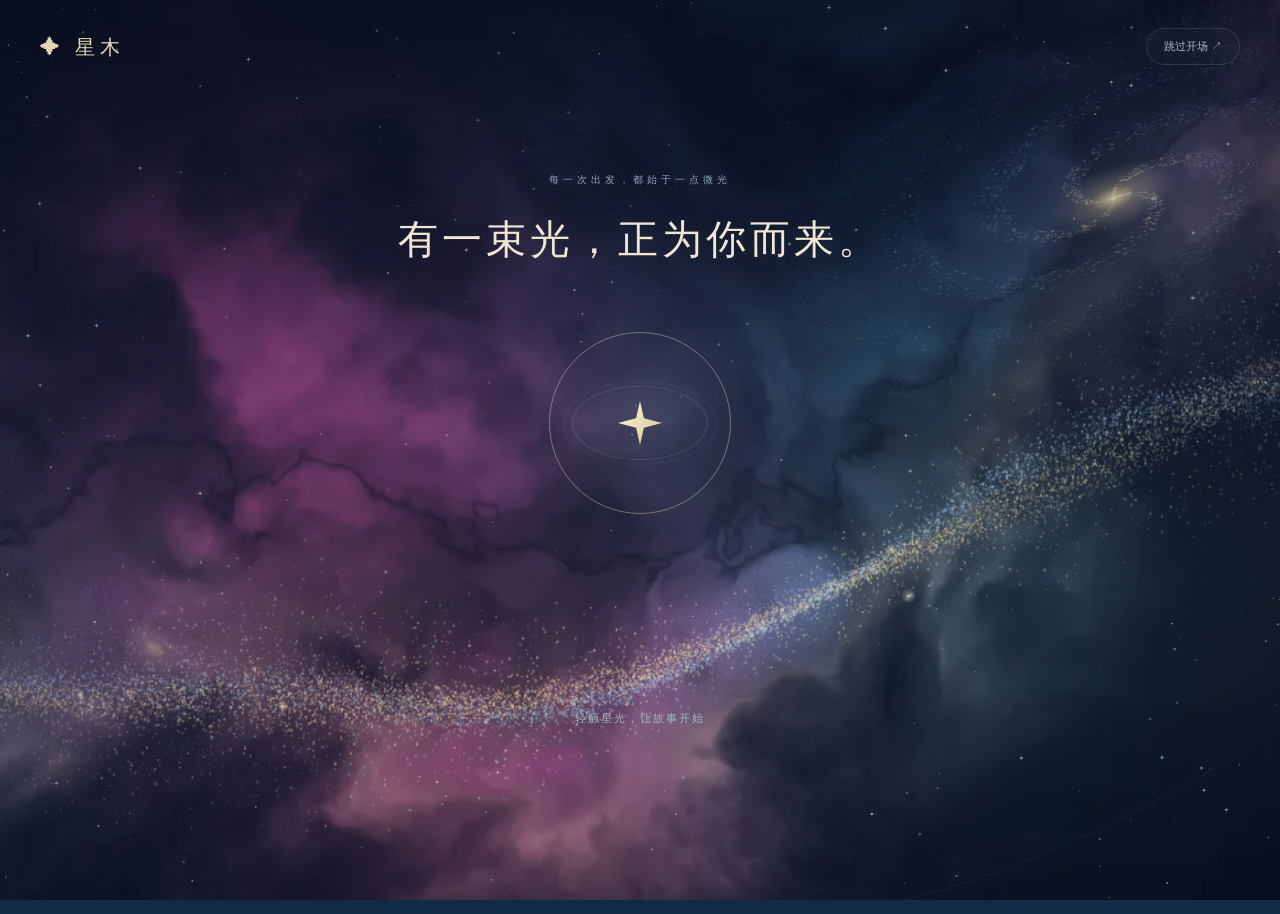
==== ui-previews/starwood-atelier/index.html @ fb56247f "feat: show platform authorization feedback immediately with official login links" ====
<!doctype html>
<html lang="zh-CN"><head><meta charset="UTF-8"><meta name="viewport" content="width=device-width,initial-scale=1"><title>星木 · 晨光序曲</title><script>try{if(localStorage.getItem('starwood.intro.v1')!=='seen')document.documentElement.classList.add('intro-pending')}catch{document.documentElement.classList.add('intro-pending')}setTimeout(()=>{if(!window.StarwoodIntro)document.documentElement.classList.remove('intro-pending')},8000)</script><link rel="stylesheet" href="style.css?v=11"></head>
<body data-active-panel="orbit"><canvas id="sky" aria-hidden="true"></canvas><div class="nebula"></div><div class="meteor m1"></div><div class="meteor m2"></div><div class="meteor m3"></div>
<header class="masthead"><a class="brand" href="#"><span class="brand-mark">✦</span><span>星木<small>A SPACE TO GROW</small></span></a><div class="top-note">给时间一点秩序，给灵感一点自由。</div><div class="header-actions"><button id="replayIntro" class="quiet">重看开场</button><button id="motion" class="quiet">暂停星空</button></div></header>
<main tabindex="-1"><div class="intro"><div><span class="eyebrow">星木学习手记</span><h1>今天，也有新的可能。</h1><p>在纸页间安放计划，在星光里慢慢生长。</p></div><div class="sky-orbit" aria-hidden="true"><i></i><i></i><i></i></div><div class="date-seal"><span>今日 / TODAY</span><strong id="todayStamp"></strong><small>慢慢来，也会到达。</small></div></div>
<section class="desk" aria-label="木质学习日历"><div class="desk-edge"></div><nav class="rail"><button class="rail-btn" data-panel="calendar"><span>▦</span>月历</button><button class="rail-btn" data-panel="notes"><span>▤</span>手记</button><button class="rail-btn active" data-panel="orbit"><span>✧</span>星伴</button><button class="rail-btn" data-panel="sources"><span>⌘</span>连接</button><button class="rail-btn" data-panel="import"><span>⇧</span>资料</button><div class="rail-line"></div><span class="vertical-label">MAKE ROOM FOR WHAT MATTERS</span><div class="wood-label">星木<br><small>STUDY WELL</small></div></nav>
<div class="workarea"><div class="desk-heading"><span class="engraving">星伴观测站</span><span class="local-tag"><i></i>晨光序曲</span></div>
<div id="calendarPanel" class="workspace" hidden><div class="calendar-wrap"><div class="paper-under under-two"></div><div class="paper-under under-one"></div><div class="rings"><i></i><i></i><i></i><i></i><i></i><i></i></div>
<article class="calendar" id="calendar" tabindex="0" aria-label="日历，向左右拖动或使用方向键切换月份"><div class="paper-grain"></div><div class="calendar-top"><div><div class="calendar-kicker" id="monthEnglish"></div><h2><span id="monthNumber"></span><small id="monthYear"></small></h2></div><div class="month-controls"><button id="prev" aria-label="上个月">‹</button><button id="todayBtn">回到今天</button><button id="next" aria-label="下个月">›</button></div></div><div class="weekdays"><span>一</span><span>二</span><span>三</span><span>四</span><span>五</span><span>六</span><span>日</span></div><div id="grid" class="days"></div><footer class="paper-footer"><span><i></i>点日期看摘要，点待办看详情</span><span id="monthProgress"></span></footer><div class="page-corner"></div></article></div>
<aside class="side-notes"><div class="sticky"><span class="tape"></span><div class="note-top"><span>留给自己的温柔</span><span>✧</span></div><blockquote>每一小步，<br>都在靠近想成为的自己。</blockquote><div class="handwritten">Small steps. Beautiful things.</div></div>
<section class="task-paper"><span class="clip"></span><div class="task-head"><div><span class="eyebrow">把今天，过成喜欢的样子</span><h3 id="selectedLabel"></h3></div><span id="taskCount" class="count"></span></div><div class="ruled"><div id="tasks"></div><button class="add-task" id="add">＋ 写下一件小事</button></div><div class="task-foot"><span id="progressLabel"></span><div class="progress-track"><div id="progressBar"></div></div></div></section><div class="small-sign">让每一点进步，都被看见 <span>✦</span></div></aside></div>
<section id="notesPanel" class="notes-panel" hidden><div class="notebook"><span class="eyebrow">THOUGHTS WORTH KEEPING</span><h2>留一点空间，给灵感。</h2><p>记下今天学会的一个知识点，或明天想继续探索的问题。</p><label for="journal">我的学习手记</label><textarea id="journal" placeholder="今天，我想记住……"></textarea><div class="journal-bottom"><span id="saveState">内容仅保存在此浏览器</span><button id="downloadNote">下载手记 TXT</button></div></div></section>
<section id="orbitPanel" class="orbit-panel" aria-label="星伴空间">
<div class="deep-space" aria-hidden="true"><div class="cloud-bank"></div></div>
<div class="orbit-head"><span class="signal">星伴 · 烁</span><span id="orbitDate"></span></div>
<div class="companion-layout"><div class="companion-copy"><span class="companion-kicker">与你一起，探索更多可能</span><h2>让每个想法，<br>找到自己的星轨。</h2><p>点亮一个问题，<br>或者从今天的计划开始。</p><button id="openOrbitChat" class="orbit-chat-button">和烁聊一聊 <span>↗</span></button></div>
<div class="orbit-stage"><canvas id="orbitParticles" aria-hidden="true"></canvas><div class="companion-haze"></div><button id="sprite" aria-label="和星伴烁对话"><canvas id="crystal" width="720" height="720" aria-hidden="true"></canvas></button><span class="stage-caption">轻触烁，拾起一颗灵感</span></div></div>
<div class="orbit-foot"><div class="orbit-summary"><span class="signal">所选日期的学习计划</span><p id="spriteMood" role="status"></p><button id="seeDay">展开学习计划 ↗</button></div><dl class="orbit-stats"><div><dt>待完成</dt><dd id="orbitPending">0</dd></div><div><dt>已完成</dt><dd id="orbitDone">0</dd></div></dl></div></section><div class="desk-footer"><span>计划有序 · 灵感自由</span><button id="export">导出本月计划</button></div></div></section><footer class="outside-footer"><span>星木 · 让时间留下温度</span><span>轻触星伴 / 记录想法 / 安排学习</span></footer></main>
<dialog id="taskDialog"><form id="taskForm"><span class="eyebrow">A SMALL STEP FORWARD</span><h2>写下一件小事</h2><label>待办内容<input id="taskTitle" maxlength="80" required placeholder="例如：复习曲率公式，完成两道练习题"></label><label>分类<select id="taskType"><option>学习</option><option>作业</option><option>考试</option><option>计划</option></select></label><label>详细要求（选填）<textarea id="taskDetails" maxlength="2000" rows="3" placeholder="写下步骤、提交形式或验收要求"></textarea></label><label>截止时间（选填）<input id="taskTime" type="time"></label><div class="dialog-actions"><button type="button" id="cancel">取消</button><button type="submit">记在这一页</button></div></form></dialog><div id="toast" role="status"></div><script src="day-orbit.js?v=11"></script><script src="app.js?v=11"></script><script src="cosmos-scene.js?v=11"></script><script src="crystal.js?v=11"></script><script src="chat-config.js?v=11"></script><script src="companion-chat.js?v=11"></script><script src="arrival.js?v=11"></script><script src="learning-hub.js?v=11"></script></body></html>
---- ui-previews/starwood-atelier/style.css ----
/* Starwood Atelier — warm paper, pale oak and morning light. */
:root{--ink:#303d3b;--muted:#7e8982;--green:#436d5d;--paper:#fffcf5;--gold:#b49158;--line:#e7e8df;--ease:cubic-bezier(.22,1,.36,1)}
*{box-sizing:border-box}body{margin:0;min-height:100vh;color:var(--ink);background:#edf1ee;font-family:"Inter","Microsoft YaHei","PingFang SC",sans-serif;-webkit-font-smoothing:antialiased}
button,input,select,textarea{font:inherit}button,a{-webkit-tap-highlight-color:transparent}button{cursor:pointer}button:focus-visible,a:focus-visible{outline:2px solid #8daa90;outline-offset:4px}button{transition:background .2s,box-shadow .2s,transform .2s}button:active{transform:translateY(1px)}[hidden]{display:none!important}
#sky{position:fixed;inset:0;width:100%;height:100%;z-index:-3;background:linear-gradient(155deg,#e8eff0,#f8f6ee 48%,#e8ede4)}
.nebula{position:fixed;inset:0;pointer-events:none;z-index:-2;background:radial-gradient(ellipse at 8% 5%,#fff9e9b0,transparent 40%),radial-gradient(ellipse at 100% 100%,#c2d4c350,transparent 50%)}
.meteor{position:fixed;z-index:-1;pointer-events:none;opacity:0}
.masthead{max-width:1450px;margin:auto;padding:24px 46px;display:flex;align-items:center;justify-content:space-between}
.brand{display:flex;align-items:center;gap:10px;text-decoration:none;color:#34574a;font:24px/1.2 "Baskervville",Georgia,serif;letter-spacing:3px}.brand-mark{font-size:35px;color:#9f8351}.brand small{display:block;font:8px/2.2 sans-serif;letter-spacing:2px;color:#7f9183}.top-note{font-size:12px;color:#7e8b83;letter-spacing:1px}.quiet{font-size:11px;border:1px solid #b9c5b77a;background:#ffffff75;color:#647b6b;border-radius:20px;padding:9px 16px}
main{max-width:1370px;margin:auto;padding:0 36px}.intro{position:relative;isolation:isolate;overflow:hidden;display:flex;align-items:center;justify-content:space-between;min-height:225px;margin:0 0 28px;padding:34px 46px;border:1px solid #ffffff7a;border-radius:20px;background:radial-gradient(ellipse at 12% 30%,#566d77aa,transparent 65%),linear-gradient(110deg,#263d50,#49697c 63%,#8da9ae);box-shadow:0 10px 25px #233e4510,inset 0 1px #ffffff33;color:#fffcf6}
.intro:after{content:'';position:absolute;inset:0;z-index:-1;background-image:radial-gradient(circle at 5% 18%,#fff8 0 1px,transparent 1.5px),radial-gradient(circle at 40% 13%,#fff8 0 1px,transparent 1.5px),radial-gradient(circle at 90% 72%,#fffb 0 1px,transparent 1.5px);background-size:217px 151px,347px 159px,293px 171px;opacity:.5}
.eyebrow{font-size:10px;font-weight:500;letter-spacing:2px;color:#9b8b6f}.intro .eyebrow{color:#d3dfdd;font-size:11px;letter-spacing:3px}h1{font:400 clamp(26px,2.8vw,39px)/1.5 "Baskervville","STSong","SimSun",serif;letter-spacing:2px;margin:12px 0}.intro p{color:#d4dedb;font-size:12px;letter-spacing:1px;line-height:1.9;margin:0}.date-seal{position:relative;z-index:1;border-left:1px solid #d7e3dc55;padding:6px 0 6px 30px;min-width:120px}.date-seal span{font-size:9px;letter-spacing:2px;color:#d0dcd8}.date-seal strong{display:block;font:36px/1.6 "Baskervville",Georgia,serif;letter-spacing:2px}.date-seal small{font-size:10px;color:#d2ded7}
.sky-orbit{position:absolute;width:430px;height:200px;left:55%;top:5%;z-index:-1;transform:rotate(-23deg)}.sky-orbit i{position:absolute;inset:0;border:1px solid #d9e5d230;border-radius:50%}.sky-orbit i:nth-child(2){inset:24px -50px;transform:rotate(32deg);border-color:#ffffff10}.sky-orbit i:nth-child(3){width:180px;height:1px;inset:20px auto auto 130px;border:0;border-radius:0;background:linear-gradient(90deg,transparent,#f9eed0);box-shadow:0 0 8px #e6d7ad;animation:morning-meteor 9s ease-out infinite}
@keyframes morning-meteor{0%,8%{opacity:0;translate:150px 0}12%{opacity:1}32%,100%{opacity:0;translate:-260px 0}}
.desk{display:flex;position:relative;border-radius:20px;border:1px solid #e3d8c7;padding:9px;background:repeating-linear-gradient(2deg,#e8dbc526 0 1px,transparent 1px 7px),linear-gradient(110deg,#e4d2b4,#eee3d0 25%,#e6d7bd 75%,#d6c1a0);box-shadow:0 24px 50px #45554510,inset 0 1px #fff}
.desk-edge{position:absolute;inset:5px;border:1px solid #fffcf075;border-radius:15px;pointer-events:none}.rail{display:flex;flex:none;flex-direction:column;align-items:center;gap:13px;width:88px;padding:35px 0 12px}.rail-btn{width:65px;padding:14px 0;border:0;border-radius:12px;background:transparent;color:#8d7d64;font-size:12px}.rail-btn span{display:block;font:24px/1.5 Georgia}.rail-btn:hover{background:#fff9}.rail-btn.active{background:#faf8f0;box-shadow:0 3px 10px #876f4a12,inset 0 1px white;color:#466b58}.rail-line{width:20px;border-top:1px solid #b6a38b55;margin:12px}.vertical-label{writing-mode:vertical-rl;font:8px/1 Georgia;letter-spacing:2px;color:#a58e6c}.wood-label{margin-top:auto;padding-top:26px;text-align:center;color:#8c7654;letter-spacing:4px;font:16px Georgia,serif}.wood-label small{font:7px/2.5 sans-serif;letter-spacing:1px}
.workarea{min-width:0;flex:1;padding:0 26px 0 14px}.desk-heading,.desk-footer{display:flex;align-items:center;justify-content:space-between;height:57px;font-size:11px;color:#8c7b60;letter-spacing:1px}.engraving{font-weight:500}.local-tag{font-size:10px;display:flex;align-items:center;gap:7px}.local-tag i{width:5px;height:5px;border-radius:50%;background:#6c9679}.workspace{display:grid;grid-template-columns:minmax(0,1.8fr) minmax(250px,1fr);gap:30px;align-items:start}
.calendar-wrap{position:relative;padding-top:16px;perspective:1600px}.paper-under{position:absolute;inset:25px 2px -5px;background:#f3eee3;border:1px solid #d9d1c0;border-radius:8px}.under-one{transform:rotate(.5deg)}.under-two{inset:25px 5px -9px;transform:rotate(-.7deg)}
.calendar{position:relative;background:#fffdf7;color:var(--ink);border:1px solid #ede6d7;border-radius:8px;padding:32px 27px 14px;box-shadow:0 8px 20px #79634217;touch-action:pan-y;transform-origin:left center;transition:transform .3s var(--ease),opacity .3s;user-select:none;cursor:grab;will-change:transform}.calendar.dragging{transition:none;cursor:grabbing}.paper-grain{position:absolute;inset:0;pointer-events:none;opacity:.12;background-image:url("data:image/svg+xml,%3Csvg viewBox='0 0 180 180' xmlns='http://www.w3.org/2000/svg'%3E%3Cfilter id='n'%3E%3CfeTurbulence type='fractalNoise' baseFrequency='.8' numOctaves='3' stitchTiles='stitch'/%3E%3C/filter%3E%3Crect width='100%25' height='100%25' opacity='.25' filter='url(%23n)'/%3E%3C/svg%3E")}
.rings{position:absolute;top:2px;left:13%;right:13%;display:flex;justify-content:space-between;z-index:2;pointer-events:none}.rings i{position:relative;width:9px;height:29px;border:1px solid #ae9574;border-radius:6px;background:linear-gradient(90deg,#a98d66,#eee2ca 35%,#fff7e1 45%,#b29c7a 75%,#e6d5b5);box-shadow:1px 2px 3px #67491a26}.rings i:after{content:'';position:absolute;inset:21px -4px -3px;border-radius:50%;background:#b9a991;z-index:-1}
.calendar-top{display:flex;align-items:center;justify-content:space-between;gap:10px;margin-bottom:22px}.calendar-kicker{font:11px/1.5 Georgia;letter-spacing:3px;color:#a99779}.calendar h2{display:flex;align-items:baseline;gap:14px;margin:7px 0 0}#monthNumber{font:62px/1 Georgia;letter-spacing:-3px;color:#3b574a}#monthYear{font:12px Georgia;color:#9b9685;font-weight:400}
.month-controls{display:flex;align-items:center;gap:6px}.month-controls button{border:1px solid #e1e5dc;background:#fffefa;color:#6d7d6f;width:29px;height:29px;border-radius:50%;font:21px Georgia}.month-controls button:hover{background:#eaf0e7}#todayBtn{width:auto;padding:0 11px;font:10px sans-serif;border-radius:15px}
.weekdays,.days{display:grid;grid-template-columns:repeat(7,minmax(0,1fr))}.weekdays{border-block:1px solid #e9e7df;text-align:center;padding:12px 0;font-size:11px;color:#9d9f91}.weekdays span:nth-last-child(-n+2){color:#bd9f88}.day{height:67px;position:relative;display:flex;align-items:center;flex-direction:column;gap:6px;padding:10px 1px;background:transparent;border:0;border-bottom:1px solid #eeeee6;color:#5a635b;font:19px Georgia}.day.outside{color:#c9cabe}.day.weekend:not(.outside){color:#a6927f}.day:hover{background:#f1f5eb;border-radius:6px}.day.selected{background:#edf2e6;border-radius:6px}.num{display:grid;place-items:center;width:29px;height:29px;border-radius:50%}.day.today .num{background:#557a62;color:white;box-shadow:0 3px 7px #436b5526}.day.selected:not(.today) .num{box-shadow:inset 0 0 0 1px #a2b29a}.dots{display:flex;gap:4px}.dots i{width:3px;height:3px;border-radius:50%;background:#c7a466}.dots i.done{background:#90ab87}
.paper-footer{display:flex;justify-content:space-between;gap:8px;padding:17px 0 1px;font-size:9px;color:#a1a18f}.paper-footer span:first-child{display:flex;align-items:center;gap:5px}.paper-footer i{width:4px;height:4px;background:#bec7ae;border-radius:50%}.page-corner{position:absolute;bottom:0;right:0;width:17px;height:17px;background:linear-gradient(135deg,#e6dfcf,#fffcf3 49%,#c9baa0 51%,#e3d3b8 52%);border-radius:0 0 7px}
.side-notes{padding:16px 0 0}.sticky{position:relative;padding:25px 23px 20px;background:linear-gradient(115deg,#f8edcc,#f3e6be);color:#88764f;border:1px solid #e4d8b4;box-shadow:0 4px 8px #a58c4810;transform:rotate(1deg)}.tape{position:absolute;top:-8px;left:calc(50% - 32px);width:64px;height:18px;background:#fffdf56b;transform:rotate(-5deg);border-inline:1px solid #e8dbc04d}.note-top{display:flex;justify-content:space-between;font-size:10px;letter-spacing:1px;color:#b09b70}blockquote{font:19px/1.9 "STSong","SimSun",serif;letter-spacing:1px;margin:15px 0 12px}.handwritten{text-align:right;font:italic 11px Georgia;color:#b49b6e}
.task-paper{position:relative;margin-top:26px;padding:25px 21px 19px;background:#fffdf7;border:1px solid #e8dfce;border-radius:6px;box-shadow:0 8px 15px #927e5810;min-height:280px}.clip{position:absolute;width:12px;height:30px;right:25px;top:-10px;border:2px solid #bfa87e;border-radius:7px;rotate:12deg;box-shadow:1px 1px 1px #fff}.task-head{display:flex;justify-content:space-between;align-items:center;gap:10px}.task-head .eyebrow{font-size:9px;letter-spacing:1px;color:#ab9c80}h3{font:20px/1.4 "STSong","SimSun",serif;margin:8px 0 12px;color:#455c4d}.count{font:11px Georgia;color:#a1a68f;border:1px solid #e0e5d7;border-radius:50%;padding:6px}.task-row{display:flex;align-items:start;gap:10px;padding:16px 0;border-bottom:1px solid #efede4;font-size:13px}.task-row input{width:14px;height:14px;margin:3px 0;accent-color:#698468;flex:none}.task-body{flex:1;min-width:0}.task-title{line-height:1.65;overflow-wrap:anywhere}.task-body span{display:block;font-size:10px;color:#a1a58f;margin-top:5px}.task-row.finished .task-title{text-decoration:line-through;color:#b3b7a7}.remove-task{background:transparent;border:0;color:#b7ad96;font-size:17px;opacity:0;padding:0 3px}.task-row:hover .remove-task,.remove-task:focus{opacity:1}.add-task{width:100%;margin:18px 0 16px;padding:11px;background:#f3f6ed;border:1px dashed #ccd6bd;color:#718466;border-radius:5px;font-size:12px;text-align:center}.add-task:hover{background:#e8f0df}.task-foot{display:flex;align-items:center;gap:12px;font-size:9px;color:#9fa78f}.progress-track{height:3px;background:#e9eddf;flex:1;border-radius:3px}.progress-track>div{height:100%;background:#99ae83;transition:width .4s}.small-sign{text-align:center;color:#aa9879;font-size:9px;letter-spacing:1px;margin-top:22px}.small-sign span{padding-left:8px;color:#b89e67}.empty-tasks{color:#a1a58e;font-size:12px;line-height:1.9;padding:20px 0}
.desk-footer{height:52px;font-size:9px}.desk-footer button{border:0;background:transparent;color:#8c7e65;font-size:11px;padding:9px 0}.outside-footer{display:flex;justify-content:space-between;gap:20px;padding:23px 8px 36px;font-size:10px;color:#95a18f;letter-spacing:1px}
.day-tray{grid-column:1/-1;min-width:0;overflow:hidden;padding:14px;background:#f0f4ea;border-radius:9px;border:1px solid #e0e8d6;color:#53694f;margin:5px 0;touch-action:pan-y}.tray-head{display:flex;justify-content:space-between;align-items:center;gap:10px;margin-bottom:10px;font-size:12px}.tray-head strong{font-weight:500}.tray-head button{font-size:10px;border:0;background:transparent;color:#96a189;padding:5px}.day-cards{display:grid;grid-template-columns:repeat(auto-fit,minmax(min(120px,100%),1fr));gap:10px}.day-card{min-width:0;transform-origin:top left;display:flex;flex-direction:column;gap:8px;padding:14px;background:#fffef9;border:1px solid #e2e7d8;border-radius:6px;min-height:92px;overflow-wrap:anywhere;box-shadow:0 3px 6px #4f694905}.day-card small{font:10px/1.5 sans-serif;color:#9aab86}.day-card strong{font-size:12px;font-weight:500;line-height:1.6;color:#53694f}.detailed .day-cards{grid-template-columns:1fr}.detailed .day-card{padding:18px;min-height:115px}.day-card p{margin:0;font-size:12px;line-height:1.85;color:#798571;white-space:pre-wrap}.empty-add{border:0;background:none;padding:15px;font-size:12px;color:#7e9272}
.notes-panel{padding-top:16px}.notebook{padding:38px;background:#fffdf7;border:1px solid #e8dfce;border-radius:8px;box-shadow:0 8px 15px #927e5810}.notebook h2{font:29px "STSong","SimSun",serif;color:#516b54}.notebook p{color:#9ca58f;font-size:12px;line-height:1.8}.notebook label{display:block;font-size:12px;color:#7c8c72;margin:30px 0 10px}.notebook textarea{width:100%;min-height:285px;resize:vertical;border:0;outline:none;background:repeating-linear-gradient(transparent 0 35px,#e8ecdf 36px);font:15px/36px sans-serif;color:#53654e}.journal-bottom{display:flex;justify-content:space-between;align-items:center;gap:15px;margin-top:23px;font-size:11px;color:#a0ab92}.journal-bottom button,.dialog-actions button[type=submit]{background:#608168;color:#fffdf5;border:0;border-radius:6px;padding:12px 19px;font-size:12px}
dialog{width:min(460px,92vw);padding:30px;border:1px solid #e1dfd1;border-radius:14px;background:#fffdf7;color:#51644d;box-shadow:0 25px 90px #263c3233}dialog::backdrop{background:#354a3b55;backdrop-filter:blur(7px)}dialog h2{font:27px "STSong","SimSun",serif}dialog label{display:block;margin-top:19px;font-size:12px}dialog input,dialog select,dialog textarea{display:block;width:100%;padding:12px;background:#fafbf5;border:1px solid #e2e8d8;border-radius:6px;font-size:13px;color:#53654e;margin-top:8px}dialog textarea{resize:vertical}.dialog-actions{display:flex;justify-content:end;gap:10px;margin-top:24px}.dialog-actions button{padding:12px 18px;border:0;border-radius:6px;background:#f0f2e8;color:#8c977e;font-size:12px}#toast{position:fixed;bottom:28px;left:50%;z-index:20;transform:translate(-50%,12px);opacity:0;pointer-events:none;background:#fffef6;color:#5a7458;padding:13px 24px;box-shadow:0 8px 35px #41583a25;border:1px solid #e0e8d4;border-radius:10px;font-size:12px;transition:.25s}#toast.show{opacity:1;transform:translate(-50%,0)}
/* A pearlescent companion room. */
.orbit-panel{position:relative;isolation:isolate;overflow:hidden;padding:32px 38px;border:1px solid #e7e9dc;border-radius:12px;background:radial-gradient(ellipse at 75% 42%,#e6e8f5,transparent 50%),linear-gradient(120deg,#fffdf5,#f4f5e9);box-shadow:0 8px 20px #927e5810}
.orbit-head,.orbit-foot{display:flex;justify-content:space-between;align-items:center;gap:16px}.orbit-head{color:#9ca18f;font:10px/1.5 sans-serif;letter-spacing:1px}.signal{font-size:10px;color:#9a9f8c}.signal:before{content:'';display:inline-block;width:4px;height:4px;background:#a9b889;border-radius:50%;margin-right:7px}.companion-layout{display:grid;grid-template-columns:1fr 1.15fr;align-items:center;min-height:390px}.companion-copy{z-index:1}.companion-copy h2{font:37px/1.55 "STSong","SimSun",serif;color:#536c57;letter-spacing:2px;margin:12px 0 24px}.companion-copy>p{font-size:11px;letter-spacing:1px;color:#9ba48f;line-height:1.8}.orbit-stage{position:relative;display:grid;place-items:center;min-width:0;height:370px}.companion-haze{position:absolute;width:85%;height:70%;border-radius:50%;background:radial-gradient(#ede4ce66,#e7dbf133,transparent 70%);filter:blur(12px)}
#sprite{display:block;position:relative;background:transparent;border:0;padding:0;width:330px;height:330px;max-width:100%;border-radius:50%}#sprite canvas{width:100%;height:100%;display:block}.stage-caption{position:absolute;bottom:0;color:#a2a394;font-size:10px;letter-spacing:1px}.orbit-foot{padding-top:24px;border-top:1px solid #e0e4d7}.orbit-foot p{font-size:12px;color:#74866a;margin:10px 0 0;line-height:1.8}.orbit-foot button{flex:none;padding:12px 18px;border:1px solid #d3dcc7;border-radius:6px;background:#faffed;color:#788d64;font-size:12px}
.companion-dock{position:fixed;right:24px;bottom:22px;z-index:15;display:flex;align-items:center;gap:0}.companion-mini{width:90px;height:90px;padding:0;background:transparent;border:0;filter:drop-shadow(0 5px 8px #40533615)}.companion-mini canvas{width:100%;height:100%}.companion-bubble{max-width:210px;padding:12px 16px;border:1px solid #e1e6d6;background:#fffef5f5;backdrop-filter:blur(10px);border-radius:14px 14px 3px 14px;color:#7b8a6e;font-size:11px;line-height:1.7;box-shadow:0 4px 20px #5c6b4510;opacity:0;translate:8px 0;pointer-events:none;transition:opacity .3s,translate .4s var(--ease)}.companion-bubble.visible{opacity:1;translate:0 0}
@media(max-width:1000px){.top-note{display:none}main{padding:0 22px}.masthead{padding:22px 30px}.intro{padding:30px}.rail{width:66px}.rail-btn{width:54px}.workarea{padding:0 16px 0 8px}.workspace{gap:22px;grid-template-columns:minmax(0,1.6fr) minmax(220px,1fr)}.calendar{padding:30px 17px 14px}.day{height:62px}.month-controls{gap:3px}blockquote{font-size:17px}.task-paper{padding:23px 16px 17px}.companion-copy h2{font-size:31px}.orbit-panel{padding:26px}}
@media(max-width:720px){main{padding:0 14px}.masthead{padding:18px 22px}.brand{font-size:20px}.quiet{font-size:10px;padding:8px 12px}.intro{min-height:185px;padding:26px 23px;margin-bottom:20px;border-radius:14px}.intro h1{font-size:26px;letter-spacing:1px}.intro p{font-size:10px;letter-spacing:0}.intro .eyebrow{font-size:9px}.date-seal{display:none}.sky-orbit{left:43%;opacity:.6}.desk{padding:5px;border-radius:14px}.rail{width:44px;padding-top:43px;gap:8px}.rail-btn{width:36px;font-size:10px;padding:10px 0}.rail-btn span{font-size:21px}.rail-line{width:15px}.vertical-label{font-size:6px;letter-spacing:1px}.wood-label{font-size:13px;letter-spacing:2px}.wood-label small{font-size:5px}.workarea{padding:0 8px 0 4px}.desk-heading{height:43px;font-size:10px}.local-tag{font-size:8px}.workspace{grid-template-columns:1fr;gap:20px}.calendar{padding:29px 11px 11px}.calendar-top{gap:4px;margin-bottom:17px}#monthNumber{font-size:51px}#monthYear{font-size:10px}.calendar-kicker{font-size:9px;letter-spacing:2px}.calendar h2{gap:9px}.month-controls button{width:24px;height:25px;font-size:19px}#todayBtn{font-size:9px;padding:0 6px}.day{height:56px;font-size:17px;padding-top:8px;gap:5px}.num{width:26px;height:26px}.paper-footer{font-size:8px;gap:4px;letter-spacing:0}.side-notes{padding:0}.sticky{display:none}.task-paper{margin:5px 0 0;padding:23px 17px 18px}.small-sign{margin-top:17px}.remove-task{opacity:1}.desk-footer{font-size:8px;height:46px}.desk-footer button{font-size:10px}.outside-footer{font-size:8px;letter-spacing:0;padding-bottom:105px}.outside-footer span:last-child{max-width:125px;text-align:right}.notebook{padding:23px 18px}.notebook h2{font-size:24px}.journal-bottom{align-items:start;flex-direction:column}.day-tray{padding:10px}.day-cards{gap:7px}.day-card{padding:10px;min-height:85px}.orbit-panel{padding:20px 17px}.orbit-head{font-size:8px}.companion-layout{grid-template-columns:1fr;min-height:0}.companion-copy h2{font-size:29px;margin:27px 0 13px}.companion-copy h2 br{display:none}.companion-copy>p{font-size:10px}.orbit-stage{height:290px}#sprite{width:270px;height:270px}.orbit-foot{align-items:start;flex-direction:column;gap:19px}.companion-dock{right:8px;bottom:8px}.companion-mini{width:76px;height:76px}.companion-bubble{max-width:180px;font-size:10px;padding:10px 13px}}
@media(prefers-reduced-motion:reduce){*,*:before,*:after{animation:none!important;transition:none!important}.sky-orbit i:nth-child(3){display:none}}
.paused .sky-orbit i{animation-play-state:paused}

/* Secondary information remains readable on warm paper. */
.local-tag,.desk-heading,.desk-footer,.desk-footer button{color:#7c6d53}
.note-top{color:#967d4f}blockquote{color:#806b44}.handwritten{color:#9a8154}
.task-body span,.task-foot,.task-head .eyebrow,.count{color:#7c896d}
.paper-footer{color:#87917b}.calendar-kicker{color:#97815e}
.orbit-head,.signal,.stage-caption{color:#7d886f}.companion-copy>p{color:#7f8d75}
.outside-footer{color:#788671}.small-sign{color:#978461}

.card-toggle{display:flex;flex-direction:column;gap:8px;width:100%;padding:0;border:0;background:transparent;text-align:left;color:inherit}
.day-card{padding:0;overflow:hidden;transition:box-shadow .25s,border-color .25s}
.day-card:hover{border-color:#b8cba5;box-shadow:0 4px 12px #526f4912}
.day-card .card-toggle{padding:14px;flex:1}.card-hint{font-size:10px;color:#8a9a7b;margin-top:auto;padding-top:4px}.day-card.expanded{grid-column:1/-1;background:#fffffa;border-color:#b7cba7}
.card-detail{padding:0 17px 18px}.detail-label{font-size:10px;color:#8fa078;display:block;border-top:1px solid #e7eddf;padding-top:13px;margin-bottom:8px}
.card-detail p{font-size:13px;line-height:1.9;color:#5e7058;margin-bottom:14px}.detail-deadline{font-size:10px;color:#8a957b}.detail-actions{display:flex;flex-wrap:wrap;gap:9px;margin-top:18px}
.detail-actions button{border:1px solid #dce5d2;background:#f4f8ec;color:#6a815b;font-size:11px;border-radius:6px;padding:9px 12px}.detail-actions .detail-ask{background:#fffdf3;border-color:#e6dfcb;color:#978252}
body.chat-open{overflow:hidden}.sr-only{position:absolute;width:1px;height:1px;padding:0;overflow:hidden;clip:rect(0,0,0,0);white-space:nowrap;border:0}
.chat-dialog{position:fixed;inset:auto 24px 24px auto;margin:0;padding:0;width:min(430px,calc(100vw - 28px));height:min(680px,calc(100dvh - 36px));max-height:calc(100dvh - 36px);border:1px solid #e1e7d5;border-radius:19px;background:#fffef8;color:#536b51;box-shadow:0 24px 90px #152a3950;overflow:hidden}
.chat-dialog[open]{display:flex;flex-direction:column}.chat-dialog::backdrop{background:#1a324136;backdrop-filter:blur(5px)}
.chat-head{display:flex;align-items:center;justify-content:space-between;padding:19px 22px;border-bottom:1px solid #e8ecdf;background:linear-gradient(115deg,#f7f8ec,#faf7ee)}
.chat-head>div{display:flex;align-items:center;gap:12px}.chat-head h2{margin:0;font:19px/1.4 'STSong','SimSun',serif}.chat-head #chatMode{font-size:10px;color:#9a9e86;display:block;margin-top:4px}
.chat-mark{font-size:31px;color:#bcaa78}.chat-close{background:transparent;border:0;color:#9b9f8e;font:25px Georgia;padding:7px}
.chat-messages{flex:1;min-height:0;overflow:auto;overscroll-behavior:contain;padding:21px;scroll-behavior:smooth}
.chat-message{margin:0 0 20px;display:flex;flex-direction:column;align-items:start;gap:7px}.chat-message small{font-size:9px;letter-spacing:.05em;color:#99a28b}.chat-message p{margin:0;padding:13px 15px;border:1px solid #e6ecde;border-radius:3px 14px 14px 14px;background:#f5f8ee;color:#5d7055;font-size:12px;line-height:1.9;white-space:pre-wrap;overflow-wrap:anywhere;max-width:94%;letter-spacing:0}
.chat-message.user{align-items:end}.chat-message.user p{border-radius:14px 3px 14px 14px;background:#f8f2e2;border-color:#ebe2cb;color:#897750}
.chat-quick{display:flex;gap:7px;flex-wrap:wrap;padding:5px 20px 13px}.chat-quick button{font-size:10px;border:1px solid #e1e8d6;background:#fcfef7;color:#859771;border-radius:20px;padding:7px 10px}
.chat-form{padding:15px 20px 14px;border-top:1px solid #e8ecdf;background:#fffef8}.chat-form textarea{display:block;width:100%;margin:0;resize:none;border:1px solid #dfe7d3;border-radius:9px;background:#fbfdf5;color:#5a7050;font:12px/1.8 sans-serif;padding:10px 12px;outline:none}
.chat-form textarea:focus{border-color:#a9bd93;box-shadow:0 0 0 3px #cbd8bb24}
.chat-form-foot{display:flex;justify-content:space-between;align-items:center;margin-top:10px}.chat-reset{font-size:10px;background:transparent;color:#a1a68f;border:0;padding:6px 0}.chat-send{font-size:11px;background:#718d63;color:#fffef5;border:0;border-radius:6px;padding:9px 17px}.chat-send:disabled{opacity:.5;cursor:wait}
.chat-feedback{font-size:10px;color:#a68c61;line-height:1.6;margin:8px 0 0}.chat-feedback:empty{display:none}
/* A deeper sky behind a bright, readable desk. */
html{background:#112b47}body{background:transparent}
#sky{background:radial-gradient(ellipse at 88% 12%,#34506488,transparent 50%),linear-gradient(160deg,#112337,#1b3c59 58%,#172f49)}
.nebula{background:radial-gradient(ellipse at 0% 17%,#8d80b124,transparent 42%),radial-gradient(ellipse at 95% 60%,#78b3ac20,transparent 43%),radial-gradient(ellipse at 40% 90%,#e8be7210,transparent 45%);animation:nebula-drift 30s ease-in-out infinite alternate}
.masthead .brand{color:#eee8d8}.masthead .brand small{color:#a6bdc6}.masthead .brand-mark{color:#dac48c}.top-note{color:#b0c2c9}.quiet{color:#c4d6d9;background:#ffffff06;border-color:#b1ced034}
.intro{background:linear-gradient(110deg,#244153bc,#4b708781);border-color:#cee5df30;box-shadow:0 10px 28px #030f211c,inset 0 1px #ffffff12;backdrop-filter:blur(2px)}
.intro:after{animation:star-shimmer 8s ease-in-out infinite alternate}
.sky-orbit i:nth-child(3){animation-duration:7s}
.meteor{display:block;width:210px;height:1px;background:linear-gradient(90deg,transparent,#faf1cd);box-shadow:0 0 5px #c5e9ff;rotate:-26deg;animation:sky-shoot 12s ease-out infinite}
.m1{top:9%;left:85%;animation-delay:-2s}.m2{top:50%;left:35%;animation-delay:-7s;width:130px}.m3{top:75%;left:97%;animation-delay:-10s;width:160px}
.outside-footer{color:#aec3ca}
@keyframes nebula-drift{to{transform:translate3d(2%,-2%,0) scale(1.08);filter:hue-rotate(12deg)}}
@keyframes star-shimmer{to{opacity:.9}}
@keyframes sky-shoot{0%{opacity:0;translate:120px -60px}6%{opacity:.8}20%,100%{opacity:0;translate:-500px 210px}}
.paused .nebula,.paused .intro:after,.paused .meteor{animation-play-state:paused}
@media(max-width:720px){.chat-dialog{inset:auto 10px 10px;margin:0;width:calc(100vw - 20px);height:min(670px,calc(100dvh - 20px));max-height:calc(100dvh - 20px);border-radius:17px}.chat-head{padding:15px 17px}.chat-messages{padding:17px}.chat-quick{padding-inline:16px}.chat-form{padding:13px 16px}.chat-message p{font-size:12px}.detail-actions button{font-size:10px;padding:9px}.day-card .card-toggle{padding:12px}}
@media(prefers-reduced-motion:reduce){.meteor{display:none}.nebula,.intro:after{animation:none!important}}
.day-cards{grid-template-columns:repeat(2,minmax(0,1fr))}
@media(max-width:720px){.chat-form textarea{font-size:16px;line-height:1.6}.chat-message p{font-size:13px}}

/* First-visit arrival. The story advances on two deliberate taps. */
.header-actions{display:flex;align-items:center;gap:9px}
html.intro-pending .masthead,html.intro-pending main,html.intro-pending .companion-dock{visibility:hidden}
body.arrival-open{overflow:hidden}
.arrival-dialog{position:fixed;inset:0;width:100vw;max-width:none;height:100dvh;max-height:none;margin:0;padding:0;border:0;border-radius:0;overflow:hidden;color:#f3eee2;background:radial-gradient(ellipse at 65% 38%,#203a59,#0a192f 65%,#060f20);box-shadow:none;isolation:isolate}
.arrival-dialog[open]{display:block}.arrival-dialog::backdrop{background:#060f20;backdrop-filter:none}
.arrival-sky{position:absolute;inset:0;width:100%;height:100%;z-index:0}
.arrival-nebula{position:absolute;inset:-20%;pointer-events:none;background:radial-gradient(ellipse at 30% 45%,#8b73b31a,transparent 44%),radial-gradient(ellipse at 75% 60%,#6eafa41a,transparent 35%);animation:arrival-cloud 24s ease-in-out infinite alternate}
.arrival-header{position:absolute;inset:0 0 auto;display:flex;align-items:center;justify-content:space-between;padding:calc(28px + env(safe-area-inset-top)) 40px 20px;z-index:10}
.arrival-header>span{font:20px/1.4 'STSong','SimSun',serif;letter-spacing:5px;color:#e4d6b5}
.arrival-skip{border:1px solid #c4d7df26;background:#ffffff04;border-radius:24px;color:#a2b9c8;font-size:11px;padding:10px 17px}
.arrival-copy{position:absolute;top:19%;left:5%;right:5%;text-align:center;z-index:2;pointer-events:none;transition:opacity .5s}
.arrival-overline{font:10px/1.7 sans-serif;letter-spacing:4px;color:#8da6ba;margin:0 0 21px}
.arrival-copy h2{font:400 clamp(25px,3.1vw,43px)/1.6 'STSong','SimSun',serif;letter-spacing:4px;color:#f0e6d3;margin:0;text-shadow:0 0 30px #dac8a51c}
.arrival-start{position:absolute;left:50%;top:47%;translate:-50% -50%;display:grid;place-items:center;width:160px;height:160px;background:none;border:0;border-radius:50%;z-index:4;transition:opacity .45s,scale .6s var(--ease)}
.arrival-seed{display:block;width:44px;height:44px;background:linear-gradient(135deg,#fff8df,#d6c28d);clip-path:polygon(50% 0,59% 39%,100% 50%,59% 61%,50% 100%,41% 61%,0 50%,41% 39%);animation:arrival-breathe 3.5s ease-in-out infinite;filter:drop-shadow(0 0 12px #ead39b)}
.arrival-start:before{content:'';position:absolute;inset:0;background:radial-gradient(#c9daed1a,transparent 65%);border-radius:50%;scale:1.6;pointer-events:none}
.arrival-seed-orbit{position:absolute;inset:12px;border:1px solid #d6d5bb32;border-radius:50%;transform:rotateX(57deg) rotate(-25deg);pointer-events:none}
.arrival-seed-orbit:after{content:'';position:absolute;inset:-10px;border:1px solid #b6cfe512;border-radius:50%;transform:rotate(55deg)}
.arrival-start:hover{scale:1.08}.arrival-start:focus-visible,.arrival-friend:focus-visible{outline:1px solid #dfd4ac70;outline-offset:10px}
.arrival-hint{position:absolute;bottom:19%;left:7%;right:7%;text-align:center;font:11px/1.8 sans-serif;letter-spacing:2px;color:#a4b8c5;z-index:5;margin:0}
.arrival-meteor{position:absolute;left:50%;top:47%;width:1px;height:1px;z-index:3;opacity:0;pointer-events:none}
.arrival-meteor:before{content:'';position:absolute;left:0;top:0;width:320px;height:2px;transform-origin:left;rotate:-35deg;background:linear-gradient(90deg,#ffffef,#edd8a581 18%,#a8d6f529 60%,transparent);box-shadow:0 0 5px #d3e8fa44}
.arrival-meteor:after{content:'';position:absolute;left:-4px;top:-4px;width:9px;height:9px;border-radius:50%;background:#fffff0;box-shadow:0 0 9px 2px #ffedb7,0 0 35px 8px #d0e6f577}
.arrival-bloom{position:absolute;left:50%;top:47%;width:150px;height:150px;translate:-50% -50%;border-radius:50%;background:radial-gradient(#fffbe7a0,#e0d9bd30 25%,#b5c8e01a 48%,transparent 70%);opacity:0;pointer-events:none;z-index:3}
.arrival-friend{position:absolute;left:50%;top:47%;translate:-50% -50%;width:min(520px,100vw);height:min(520px,100vw);padding:0;background:transparent;border:0;border-radius:50%;opacity:0;scale:.25;filter:blur(15px);pointer-events:none;z-index:4}
.arrival-friend canvas{width:100%;height:100%;display:block}
.arrival-dialog[data-state=travel] .arrival-start,.arrival-dialog[data-state=forming] .arrival-start,.arrival-dialog[data-state=friend] .arrival-start,.arrival-dialog[data-state=flash] .arrival-start{opacity:0;scale:.4;pointer-events:none}
.arrival-dialog[data-state=travel] .arrival-meteor{animation:arrival-flight 2.05s cubic-bezier(.3,.1,.65,1) both}
.arrival-dialog[data-state=forming] .arrival-bloom{animation:arrival-condense 1.45s ease-out both}
.arrival-dialog[data-state=forming] .arrival-friend{animation:arrival-emerge 1.45s var(--ease) both}
.arrival-dialog[data-state=friend] .arrival-friend{opacity:1;scale:1;filter:blur(0);pointer-events:auto}
.arrival-dialog[data-state=friend] .arrival-hint{color:#e4d4ad;animation:arrival-invite 3s ease-in-out infinite}
.arrival-dialog[data-state=flash] .arrival-friend{opacity:1;scale:1.08;filter:blur(0);transition:scale .7s,opacity .7s}
.arrival-white{position:absolute;inset:0;z-index:8;pointer-events:none;background:radial-gradient(circle at 50% 47%,#fffef8,#fffdf4 65%,#fff);opacity:0;clip-path:circle(0 at 50% 47%)}
.arrival-dialog[data-state=flash] .arrival-white{animation:arrival-reveal 1.55s ease-in-out both}
.arrival-dialog.revealing{background:transparent}
.arrival-dialog.revealing .arrival-sky,.arrival-dialog.revealing .arrival-nebula,.arrival-dialog.revealing .arrival-copy,.arrival-dialog.revealing .arrival-hint,.arrival-dialog.revealing .arrival-friend{opacity:0}
@keyframes arrival-cloud{to{translate:3% -2%;rotate:5deg}}
@keyframes arrival-breathe{50%{opacity:.6;scale:.84}}
@keyframes arrival-flight{0%{opacity:0;translate:70vw -50vh;scale:.7}12%{opacity:1}88%{opacity:1;translate:0 0;scale:1}100%{opacity:0;translate:0 0;scale:.2}}
@keyframes arrival-condense{0%{opacity:0;scale:2.4}20%{opacity:1;scale:3.5}70%{opacity:.7;scale:1.3}100%{opacity:0;scale:.9}}
@keyframes arrival-emerge{0%{opacity:0;scale:.25;filter:blur(18px)}45%{opacity:.7}100%{opacity:1;scale:1;filter:blur(0)}}
@keyframes arrival-invite{50%{opacity:.55}}
@keyframes arrival-reveal{0%{opacity:0;clip-path:circle(0 at 50% 47%)}38%{opacity:1;clip-path:circle(150vmax at 50% 47%)}58%{opacity:1;clip-path:circle(150vmax at 50% 47%)}100%{opacity:0;clip-path:circle(150vmax at 50% 47%)}}
@media(max-width:720px){.header-actions{gap:5px}.header-actions .quiet{font-size:9px;padding:8px 9px}.arrival-header{padding:calc(22px + env(safe-area-inset-top)) 23px 16px}.arrival-header>span{font-size:18px}.arrival-skip{font-size:10px;padding:8px 13px}.arrival-copy{top:21%;left:15px;right:15px}.arrival-overline{font-size:8px;letter-spacing:2px;margin-bottom:17px}.arrival-copy h2{font-size:24px;letter-spacing:2px}.arrival-hint{font-size:10px;letter-spacing:1px;bottom:22%}.arrival-friend{width:440px;height:440px;max-width:none}.arrival-start{width:130px;height:130px}}
@media(prefers-reduced-motion:reduce){.arrival-nebula,.arrival-seed,.arrival-hint{animation:none!important}.arrival-dialog[data-state=forming] .arrival-friend{opacity:1;scale:1;filter:none;animation:none!important}.arrival-dialog[data-state=flash] .arrival-white{clip-path:circle(150vmax at 50% 47%);opacity:1;animation:arrival-soft-reveal .32s ease both!important}.arrival-meteor,.arrival-bloom{display:none}.arrival-dialog[data-state=flash] .arrival-friend{scale:1}.arrival-dialog.revealing .arrival-white{opacity:0}}
@keyframes arrival-soft-reveal{0%{opacity:0}35%{opacity:1}60%{opacity:1}100%{opacity:0}}
.arrival-dialog.revealing::backdrop{background:transparent}
.arrival-dialog.revealing .arrival-header{opacity:0;pointer-events:none}
.arrival-friend:focus-visible{outline:none}
.arrival-friend:focus-visible:after{content:'';position:absolute;inset:20% 22% 23%;border:1px solid #dfd4ac55;border-radius:50%;pointer-events:none}
.arrival-copy{transition:opacity .5s,top .7s var(--ease)}
.arrival-dialog[data-state=forming] .arrival-copy,.arrival-dialog[data-state=friend] .arrival-copy{top:16%}
@media(max-width:720px){.arrival-dialog[data-state=forming] .arrival-copy,.arrival-dialog[data-state=friend] .arrival-copy{top:21%}}

/* The companion room opens as a quiet celestial observatory. */
body[data-active-panel=orbit] .intro{display:none}
body[data-active-panel=orbit] .desk{margin-top:6px;background:linear-gradient(125deg,#10253d,#122c46 55%,#0c2038);border-color:#b3cbd33b;box-shadow:0 24px 65px #04112040,inset 0 1px #c6d8d917}
body[data-active-panel=orbit] .desk-edge{border-color:#cdbd9228}
body[data-active-panel=orbit] .rail{border-right:1px solid #adc5cf10}
body[data-active-panel=orbit] .rail-btn{color:#839dad}
body[data-active-panel=orbit] .rail-btn:hover{background:#b7d1dc08}
body[data-active-panel=orbit] .rail-btn.active{background:#c7d9e110;box-shadow:inset 0 1px #dce8e619;color:#e9d6a7}
body[data-active-panel=orbit] .rail-btn span{color:#c2b58d}
body[data-active-panel=orbit] .rail-line{border-color:#8ca6b123}
body[data-active-panel=orbit] .vertical-label{display:none}
body[data-active-panel=orbit] .wood-label{color:#9c9a85}
body[data-active-panel=orbit] .engraving{color:#94acb8;letter-spacing:2px;font-size:10px}
body[data-active-panel=orbit] .local-tag,body[data-active-panel=orbit] .desk-footer,body[data-active-panel=orbit] .companion-dock{display:none}
body[data-active-panel=orbit] .workarea{padding-bottom:24px}
.orbit-panel{overflow:hidden;position:relative;isolation:isolate;padding:29px 32px 27px;border-radius:12px;border-color:#a6c5d21c;background:radial-gradient(ellipse at 68% 40%,#2a456650,transparent 65%),linear-gradient(120deg,#10243e,#122b46 70%,#0c2038);color:#e5e8dc;box-shadow:0 16px 35px #040f2017}
.orbit-atmosphere{position:absolute;inset:0;z-index:-1;background:radial-gradient(ellipse at 88% 10%,#b5a2d610,transparent 42%),radial-gradient(ellipse at 12% 100%,#80bcb50c,transparent 50%);pointer-events:none;animation:orbit-atmosphere 23s ease-in-out infinite alternate}
.orbit-head{color:#839fac;letter-spacing:1px;font-size:10px;padding-bottom:10px}
.orbit-head .signal{color:#d1c6a3;font-size:11px;letter-spacing:2px}
.orbit-head .signal:before{background:#d8c18d;box-shadow:0 0 12px #ecd59855}
.companion-layout{grid-template-columns:.85fr 1.15fr;min-height:445px;gap:5px}
.companion-copy{position:relative;z-index:2;pointer-events:none}
.companion-kicker{font-size:9px;color:#8ba6b3;letter-spacing:2px}
.companion-copy h2{font:400 clamp(28px,3vw,39px)/1.65 'STSong','SimSun',serif;letter-spacing:2px;color:#e9e5d5;margin:23px 0 21px}
.companion-copy>p{font-size:11px;line-height:1.95;color:#8fa8b8;letter-spacing:1px}
.orbit-chat-button{pointer-events:auto;display:flex;align-items:center;gap:30px;margin-top:29px;padding:12px 19px;border:1px solid #d8c79e6b;border-radius:5px;background:linear-gradient(120deg,#deceaa,#bfad85);color:#354451;box-shadow:0 4px 22px #ccba8c0c;font-size:12px}
.orbit-chat-button:hover{box-shadow:0 4px 23px #cdbc9522;background:#e0d3b3}
.orbit-chat-button span{font-size:16px}
.orbit-stage{height:430px;min-width:0;isolation:isolate}
#orbitParticles{position:absolute;inset:0;width:100%;height:100%;pointer-events:none;z-index:-1}
.companion-haze{position:absolute;width:74%;height:64%;border-radius:50%;background:radial-gradient(#b8d4d312,#829ad00e 40%,transparent 70%);filter:blur(7px);pointer-events:none;animation:companion-haze 7s ease-in-out infinite}
#sprite{width:380px;height:380px;max-width:100%;padding:0;border:0;background:transparent;filter:drop-shadow(0 5px 16px #cddcce0d)}
#sprite:focus-visible{outline:1px solid #d5c69e5c;outline-offset:-42px}
.stage-caption{bottom:6px;color:#8da7b6;font-size:10px;letter-spacing:1px}
.orbit-foot{gap:20px;align-items:center;border-top:1px solid #abc2c41b;padding-top:23px}
.orbit-summary>.signal{color:#819dab;font-size:9px;letter-spacing:1px}
.orbit-summary>.signal:before{display:none}
.orbit-summary p{font-size:13px;color:#d4d9cc;letter-spacing:0;margin:9px 0 13px;line-height:1.8}
.orbit-summary #seeDay{padding:0;background:transparent;border:0;border-radius:0;font-size:10px;color:#c8ba96}
.orbit-stats{display:flex;gap:32px;flex:none;margin:0;padding:10px 0 10px 29px;border-left:1px solid #b1c7c523}
.orbit-stats>div{min-width:45px}
.orbit-stats dt{font-size:9px;letter-spacing:1px;color:#8ca7b3}
.orbit-stats dd{font:32px/1.5 Georgia,serif;color:#e2d6b5;margin:5px 0 0}
@keyframes orbit-atmosphere{to{translate:2% -1%;filter:hue-rotate(14deg)}}
@keyframes companion-haze{50%{scale:1.08;opacity:.6}}
.paused .orbit-atmosphere,.paused .companion-haze{animation-play-state:paused}
@media(max-width:1000px){.orbit-panel{padding:26px}.companion-copy h2{font-size:30px}.companion-layout{grid-template-columns:.9fr 1.1fr}.orbit-stage{height:400px}#sprite{width:350px;height:350px}}
@media(max-width:720px){
 body[data-active-panel=orbit] .desk{margin-top:2px}
 body[data-active-panel=orbit] .rail{padding-top:40px}
 body[data-active-panel=orbit] .workarea{padding-bottom:10px}
 .orbit-panel{padding:19px 16px 21px;border-radius:9px}
 .orbit-head{font-size:8px;padding-bottom:0;gap:8px}.orbit-head .signal{font-size:9px;letter-spacing:1px}
 .companion-layout{grid-template-columns:1fr;gap:0;min-height:0}
 .companion-copy{padding-top:28px}
 .companion-kicker{font-size:8px;letter-spacing:1px}
 .companion-copy h2{font-size:27px;line-height:1.6;margin:13px 0 14px;letter-spacing:1px}
 .companion-copy h2 br{display:initial}
 .companion-copy>p{font-size:10px;line-height:1.8}
 .companion-copy>p br{display:none}
 .orbit-chat-button{font-size:11px;margin-top:18px;padding:10px 14px;gap:23px}
 .orbit-stage{height:315px;margin-top:0;margin-inline:-13px;width:calc(100% + 26px)}
 #sprite{width:310px;height:310px}
 .stage-caption{bottom:10px;font-size:8px;letter-spacing:1px}
 .orbit-foot{gap:20px;align-items:stretch;padding-top:20px;flex-direction:column}
 .orbit-summary p{font-size:12px;margin-top:8px;margin-bottom:9px}
 .orbit-stats{border-left:0;border-top:1px solid #b1c7c51c;padding:18px 0 0;gap:0}
 .orbit-stats>div{flex:1}.orbit-stats>div+div{padding-left:24px;border-left:1px solid #b1c7c51c}
 .orbit-stats dd{font-size:29px;margin-top:2px}
 body[data-active-panel=orbit] .outside-footer{padding-bottom:30px}
}
@media(prefers-reduced-motion:reduce){.orbit-atmosphere,.companion-haze{animation:none!important}}
main:focus{outline:none}

.deep-space{position:absolute;inset:0;overflow:hidden;pointer-events:none;isolation:isolate;background:#091325}
.orbit-panel>.deep-space{z-index:-1}
.cloud-bank{position:absolute;inset:-10%;background:center/cover url("nebula-field.webp");animation:cloud-passage 42s ease-in-out infinite alternate}
.orbit-panel .deep-space:after{content:'';position:absolute;inset:0;background:linear-gradient(90deg,#081323b3,transparent 65%),linear-gradient(0deg,#071426df,transparent 33%)}
.arrival-dialog.revealing>.deep-space{opacity:0}
@keyframes cloud-passage{from{transform:translate(-2%,-1%) scale(1)}to{transform:translate(3%,2%) scale(1.12)}}
.paused .deep-space *{animation-play-state:paused}
@media(prefers-reduced-motion:reduce){.deep-space *{animation:none!important}}

.learning-panel{position:relative;padding:35px;background:#faf9f1;border:1px solid #d9dfd0;border-radius:12px;overflow:hidden;color:#3b5149;isolation:isolate}
.learning-panel[hidden]{display:none}
.hub-heading{position:relative;z-index:1;max-width:72%;margin-bottom:35px}
.hub-heading h2{font:400 clamp(25px,3vw,36px)/1.6 STSong,SimSun,serif;margin:15px 0;color:#3d6056}
.hub-heading p,.import-note,.sync-paper p{font-size:12px;line-height:1.9;color:#748578}
.connection-orbit{position:absolute;right:22px;top:30px;width:160px;height:160px;border:1px solid #bccbab70;border-radius:50%;transform:rotate(-15deg)}
.connection-orbit i{position:absolute;inset:14px;border:1px dashed #a3b7a26b;border-radius:50%;animation:hub-orbit 40s linear infinite}
.connection-orbit i+ i{inset:29px;animation-direction:reverse}
.seed-face{position:absolute;inset:38px;border-radius:45% 55% 50% 50%;background:linear-gradient(120deg,#fffef4,#e3e6ce);box-shadow:4px 12px 21px #344f4120;display:grid;place-items:center;font-size:25px;color:#5b7760;animation:hub-breathe 5s ease-in-out infinite}
.connection-orbit b,.connection-orbit em{position:absolute;top:12px;left:42px;color:#b39761;animation:hub-breathe 4s ease-in-out infinite}
.connection-orbit em{top:auto;bottom:10px;left:110px}
.provider-grid{display:grid;grid-template-columns:1fr 1fr;gap:14px}
.provider-card{display:flex;align-items:center;gap:13px;padding:22px 17px;background:#fffef9;border:1px solid #e2e5d8;border-radius:9px;position:relative;transition:transform .3s,border-color .3s}
.provider-card:hover{transform:translateY(-3px);border-color:#9faf96}
.provider-sigil{flex:none;width:35px;height:43px;border:1px solid #d6dccc;border-radius:40% 55% 45% 45%;display:grid;place-items:center;background:linear-gradient(135deg,#f2eedb,#dfe8db);color:#9b8652;transform:rotate(-10deg)}
.is-connected .provider-sigil{box-shadow:0 0 0 7px #a2c5a51c}
.provider-card h3{font-size:15px;font-weight:500;margin:0 0 7px}
.provider-card p,.provider-card small{font-size:10px;color:#849080;margin:0 0 7px}
.provider-card small{color:#a28a5b}
.provider-card>div{flex:1;min-width:0}
.provider-card button,.sync-paper button,.hub-primary{font:12px inherit;border:1px solid #cdd8c7;background:#edf2e6;color:#4f6954;padding:10px;border-radius:6px;cursor:pointer}
.sync-paper{margin-top:24px;padding:24px;background:#edf1e6;border-radius:8px;border:1px solid #dce3d2}
.sync-paper strong{display:block;font-size:15px;margin-bottom:15px}
.sync-paper label{display:flex;gap:10px;align-items:center;font-size:12px}
.file-portal{position:relative;display:flex;flex-direction:column;align-items:center;justify-content:center;min-height:280px;border:1px dashed #adbea7;border-radius:12px;background:radial-gradient(ellipse at center,#e1ead966,transparent 65%),#f3f5eb;cursor:pointer;transition:background .4s,transform .4s}
.file-portal.receiving,.file-portal.reading{background:#e0eadc;box-shadow:inset 0 0 70px #bfd4be55}
.file-portal strong{font:22px STSong,SimSun,serif;margin:20px 0 13px}
.file-portal>span{font-size:11px;color:#83917c}
.file-select{margin:18px 0;color:#56755c!important;padding:10px 25px;border:1px solid #c4d1bc;border-radius:20px}
.file-portal input{position:absolute;width:1px;height:1px;opacity:0}
.file-portal:focus-within{outline:2px solid #7b997f;outline-offset:3px}
.paper-creature{display:block!important;position:relative;width:70px;height:75px;border-radius:6px 28px 9px 8px;background:linear-gradient(135deg,#fffef8,#e9e3ce);box-shadow:0 12px 20px #5667471c;transform:rotate(-9deg);animation:hub-breathe 5s ease-in-out infinite}
.paper-creature i{position:absolute;inset:0;display:grid;place-items:center;font:27px serif;color:#768768}
.paper-creature b{position:absolute;right:-20px;top:-8px;color:#b69b61;font-size:22px;animation:hub-orbit 9s linear infinite}
.receiving .paper-creature,.reading .paper-creature{animation:hub-breathe 1s ease-in-out infinite}
.import-note{margin:18px 0}#importStatus{font-size:13px;line-height:1.8;color:#658266}
.draft-paper{display:grid;grid-template-columns:20px 1fr 145px;gap:12px;padding:20px;background:#fffef8;border:1px solid #dedfcf;margin-bottom:12px;border-radius:6px}
.draft-paper input,.draft-paper textarea{min-width:0;font:14px/1.5 inherit;color:#405c4b;background:#fafbf4;border:1px solid #dbe2d1;border-radius:5px;padding:10px}
.draft-paper textarea{grid-column:2/-1;resize:vertical;min-height:60px}
.draft-paper small{grid-column:2/-1;color:#879180;font-size:11px}
.hub-primary{margin-top:15px;padding:14px 25px;background:#557b63;color:white}
.hub-primary:disabled{opacity:.45;cursor:default}
.import-error{font-size:12px;color:#945d48;line-height:1.8}
@keyframes hub-breathe{50%{transform:translateY(-7px) rotate(5deg)}}
@keyframes hub-orbit{to{transform:rotate(360deg)}}
.paused .learning-panel *{animation-play-state:paused}
@media(prefers-reduced-motion:reduce){.learning-panel *{animation:none!important}}
@media(max-width:700px){.learning-panel{padding:24px 15px}.hub-heading{max-width:100%;padding-top:80px;margin-bottom:25px}.hub-heading h2{font-size:25px}.connection-orbit{width:100px;height:100px;top:10px;right:15px}.seed-face{inset:25px;font-size:20px}.connection-orbit em{left:65px}.provider-grid{grid-template-columns:1fr}.provider-card{padding:18px 12px;gap:9px}.provider-card button{padding:9px;font-size:11px}.draft-paper{grid-template-columns:20px 1fr;padding:15px 10px}.draft-paper input[type=date]{grid-column:2}.draft-paper textarea{grid-column:2}.file-portal strong{font-size:20px}.file-portal>span{max-width:90%;text-align:center;line-height:1.7}}

.connection-dialog{width:min(440px,calc(100vw - 40px));box-sizing:border-box;padding:30px;border:1px solid #d6dfcb;background:#fbfaf2;color:#46634e;border-radius:15px;box-shadow:0 25px 80px #07162670}
.connection-dialog::backdrop{background:#10223491;backdrop-filter:blur(5px)}
.connection-dialog h2{font:25px/1.5 STSong,SimSun,serif;margin:0 0 18px}
.connection-dialog p{font:14px/1.9 sans-serif;margin-bottom:24px}
.connection-dialog a{display:block;color:#476c52;background:#e6eedf;padding:14px;border-radius:7px;text-align:center;font-size:14px;text-decoration:none;margin-bottom:15px}
.connection-dialog button{padding:12px;border:1px solid #d2dac6;background:#f7f7ed;border-radius:6px;color:#637456;width:100%}
body[data-active-panel=sources] .companion-dock{display:none}
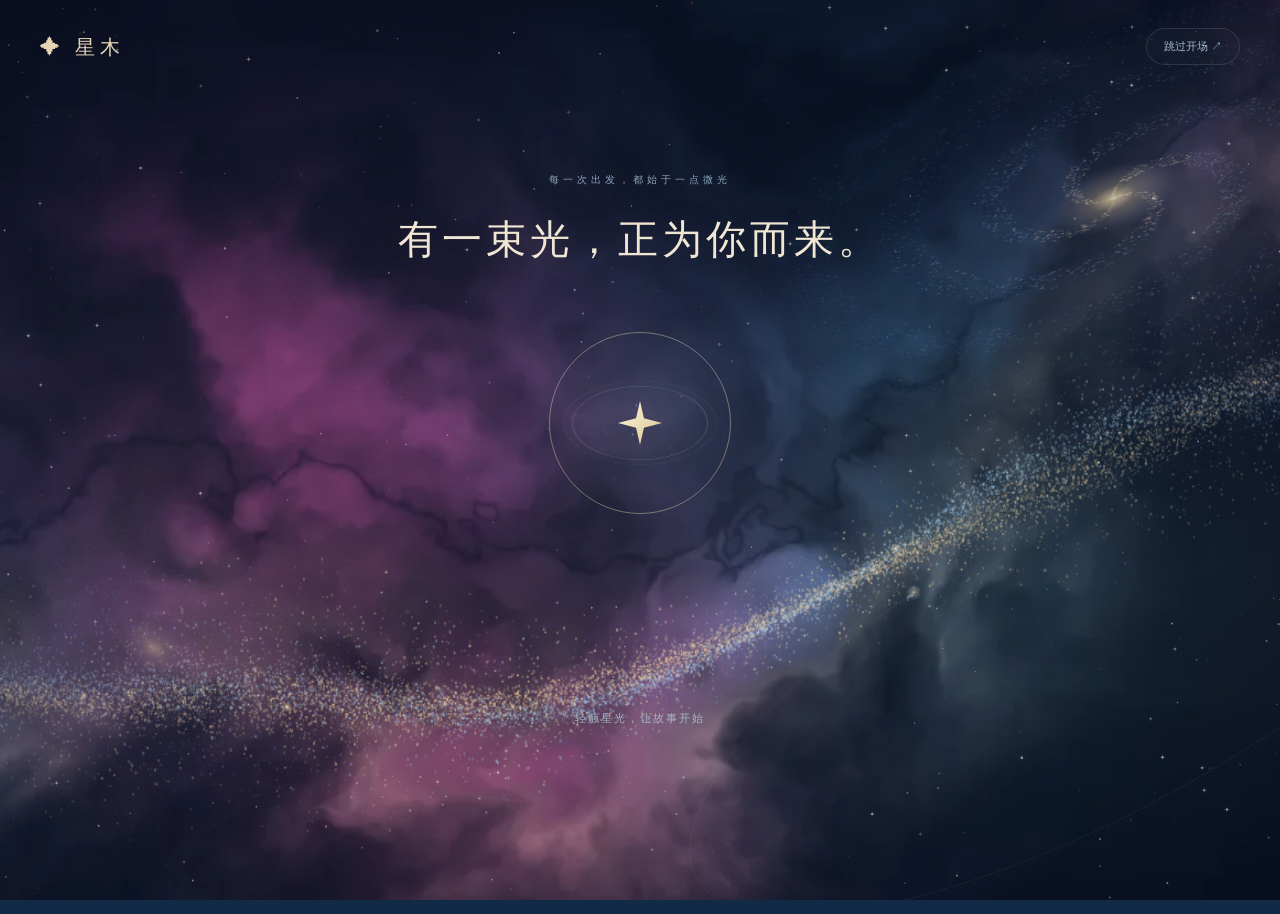
==== commit 8e35fa8c: "feat: enhance Shuo gaze, body lean, leaf movement and touch spring feedback" ====
--- a/ui-previews/starwood-atelier/index.html
+++ b/ui-previews/starwood-atelier/index.html
@@ -1,5 +1,5 @@
 <!doctype html>
-<html lang="zh-CN"><head><meta charset="UTF-8"><meta name="viewport" content="width=device-width,initial-scale=1"><title>星木 · 晨光序曲</title><script>try{if(localStorage.getItem('starwood.intro.v1')!=='seen')document.documentElement.classList.add('intro-pending')}catch{document.documentElement.classList.add('intro-pending')}setTimeout(()=>{if(!window.StarwoodIntro)document.documentElement.classList.remove('intro-pending')},8000)</script><link rel="stylesheet" href="style.css?v=11"></head>
+<html lang="zh-CN"><head><meta charset="UTF-8"><meta name="viewport" content="width=device-width,initial-scale=1"><title>星木 · 晨光序曲</title><script>try{if(localStorage.getItem('starwood.intro.v1')!=='seen')document.documentElement.classList.add('intro-pending')}catch{document.documentElement.classList.add('intro-pending')}setTimeout(()=>{if(!window.StarwoodIntro)document.documentElement.classList.remove('intro-pending')},8000)</script><link rel="stylesheet" href="style.css?v=12"></head>
 <body data-active-panel="orbit"><canvas id="sky" aria-hidden="true"></canvas><div class="nebula"></div><div class="meteor m1"></div><div class="meteor m2"></div><div class="meteor m3"></div>
 <header class="masthead"><a class="brand" href="#"><span class="brand-mark">✦</span><span>星木<small>A SPACE TO GROW</small></span></a><div class="top-note">给时间一点秩序，给灵感一点自由。</div><div class="header-actions"><button id="replayIntro" class="quiet">重看开场</button><button id="motion" class="quiet">暂停星空</button></div></header>
 <main tabindex="-1"><div class="intro"><div><span class="eyebrow">星木学习手记</span><h1>今天，也有新的可能。</h1><p>在纸页间安放计划，在星光里慢慢生长。</p></div><div class="sky-orbit" aria-hidden="true"><i></i><i></i><i></i></div><div class="date-seal"><span>今日 / TODAY</span><strong id="todayStamp"></strong><small>慢慢来，也会到达。</small></div></div>
@@ -16,5 +16,5 @@
 <div class="companion-layout"><div class="companion-copy"><span class="companion-kicker">与你一起，探索更多可能</span><h2>让每个想法，<br>找到自己的星轨。</h2><p>点亮一个问题，<br>或者从今天的计划开始。</p><button id="openOrbitChat" class="orbit-chat-button">和烁聊一聊 <span>↗</span></button></div>
 <div class="orbit-stage"><canvas id="orbitParticles" aria-hidden="true"></canvas><div class="companion-haze"></div><button id="sprite" aria-label="和星伴烁对话"><canvas id="crystal" width="720" height="720" aria-hidden="true"></canvas></button><span class="stage-caption">轻触烁，拾起一颗灵感</span></div></div>
 <div class="orbit-foot"><div class="orbit-summary"><span class="signal">所选日期的学习计划</span><p id="spriteMood" role="status"></p><button id="seeDay">展开学习计划 ↗</button></div><dl class="orbit-stats"><div><dt>待完成</dt><dd id="orbitPending">0</dd></div><div><dt>已完成</dt><dd id="orbitDone">0</dd></div></dl></div></section><div class="desk-footer"><span>计划有序 · 灵感自由</span><button id="export">导出本月计划</button></div></div></section><footer class="outside-footer"><span>星木 · 让时间留下温度</span><span>轻触星伴 / 记录想法 / 安排学习</span></footer></main>
-<dialog id="taskDialog"><form id="taskForm"><span class="eyebrow">A SMALL STEP FORWARD</span><h2>写下一件小事</h2><label>待办内容<input id="taskTitle" maxlength="80" required placeholder="例如：复习曲率公式，完成两道练习题"></label><label>分类<select id="taskType"><option>学习</option><option>作业</option><option>考试</option><option>计划</option></select></label><label>详细要求（选填）<textarea id="taskDetails" maxlength="2000" rows="3" placeholder="写下步骤、提交形式或验收要求"></textarea></label><label>截止时间（选填）<input id="taskTime" type="time"></label><div class="dialog-actions"><button type="button" id="cancel">取消</button><button type="submit">记在这一页</button></div></form></dialog><div id="toast" role="status"></div><script src="day-orbit.js?v=11"></script><script src="app.js?v=11"></script><script src="cosmos-scene.js?v=11"></script><script src="crystal.js?v=11"></script><script src="chat-config.js?v=11"></script><script src="companion-chat.js?v=11"></script><script src="arrival.js?v=11"></script><script src="learning-hub.js?v=11"></script></body></html>
+<dialog id="taskDialog"><form id="taskForm"><span class="eyebrow">A SMALL STEP FORWARD</span><h2>写下一件小事</h2><label>待办内容<input id="taskTitle" maxlength="80" required placeholder="例如：复习曲率公式，完成两道练习题"></label><label>分类<select id="taskType"><option>学习</option><option>作业</option><option>考试</option><option>计划</option></select></label><label>详细要求（选填）<textarea id="taskDetails" maxlength="2000" rows="3" placeholder="写下步骤、提交形式或验收要求"></textarea></label><label>截止时间（选填）<input id="taskTime" type="time"></label><div class="dialog-actions"><button type="button" id="cancel">取消</button><button type="submit">记在这一页</button></div></form></dialog><div id="toast" role="status"></div><script src="day-orbit.js?v=12"></script><script src="app.js?v=12"></script><script src="cosmos-scene.js?v=12"></script><script src="crystal.js?v=12"></script><script src="chat-config.js?v=12"></script><script src="companion-chat.js?v=12"></script><script src="arrival.js?v=12"></script><script src="learning-hub.js?v=12"></script></body></html>
 
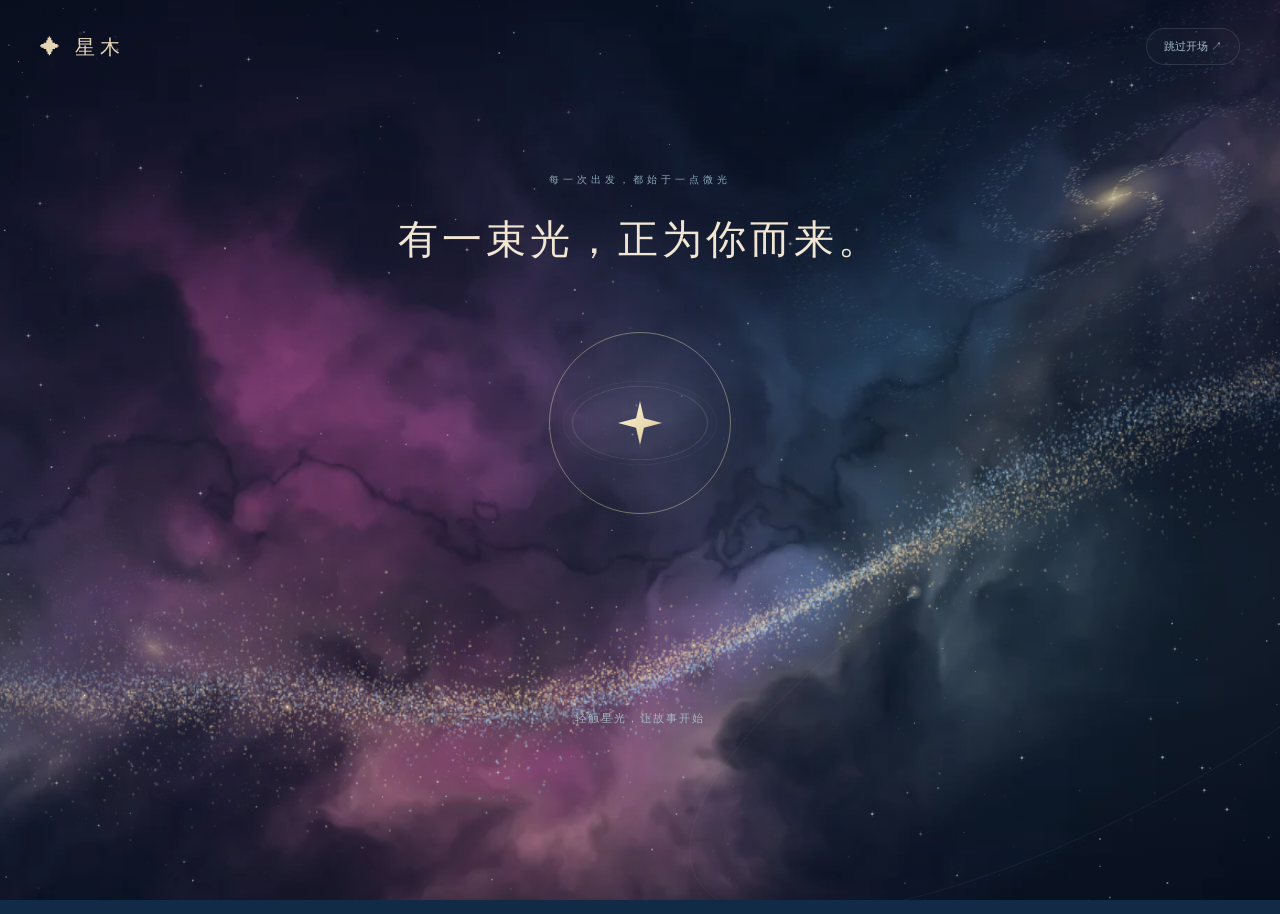
==== commit 1b3ae45d: "feat: smooth mascot and particle motion using display-synchronized frames" ====
--- a/ui-previews/starwood-atelier/index.html
+++ b/ui-previews/starwood-atelier/index.html
@@ -1,5 +1,5 @@
 <!doctype html>
-<html lang="zh-CN"><head><meta charset="UTF-8"><meta name="viewport" content="width=device-width,initial-scale=1"><title>星木 · 晨光序曲</title><script>try{if(localStorage.getItem('starwood.intro.v1')!=='seen')document.documentElement.classList.add('intro-pending')}catch{document.documentElement.classList.add('intro-pending')}setTimeout(()=>{if(!window.StarwoodIntro)document.documentElement.classList.remove('intro-pending')},8000)</script><link rel="stylesheet" href="style.css?v=12"></head>
+<html lang="zh-CN"><head><meta charset="UTF-8"><meta name="viewport" content="width=device-width,initial-scale=1"><title>星木 · 晨光序曲</title><script>try{if(localStorage.getItem('starwood.intro.v1')!=='seen')document.documentElement.classList.add('intro-pending')}catch{document.documentElement.classList.add('intro-pending')}setTimeout(()=>{if(!window.StarwoodIntro)document.documentElement.classList.remove('intro-pending')},8000)</script><link rel="stylesheet" href="style.css?v=13"></head>
 <body data-active-panel="orbit"><canvas id="sky" aria-hidden="true"></canvas><div class="nebula"></div><div class="meteor m1"></div><div class="meteor m2"></div><div class="meteor m3"></div>
 <header class="masthead"><a class="brand" href="#"><span class="brand-mark">✦</span><span>星木<small>A SPACE TO GROW</small></span></a><div class="top-note">给时间一点秩序，给灵感一点自由。</div><div class="header-actions"><button id="replayIntro" class="quiet">重看开场</button><button id="motion" class="quiet">暂停星空</button></div></header>
 <main tabindex="-1"><div class="intro"><div><span class="eyebrow">星木学习手记</span><h1>今天，也有新的可能。</h1><p>在纸页间安放计划，在星光里慢慢生长。</p></div><div class="sky-orbit" aria-hidden="true"><i></i><i></i><i></i></div><div class="date-seal"><span>今日 / TODAY</span><strong id="todayStamp"></strong><small>慢慢来，也会到达。</small></div></div>
@@ -16,5 +16,5 @@
 <div class="companion-layout"><div class="companion-copy"><span class="companion-kicker">与你一起，探索更多可能</span><h2>让每个想法，<br>找到自己的星轨。</h2><p>点亮一个问题，<br>或者从今天的计划开始。</p><button id="openOrbitChat" class="orbit-chat-button">和烁聊一聊 <span>↗</span></button></div>
 <div class="orbit-stage"><canvas id="orbitParticles" aria-hidden="true"></canvas><div class="companion-haze"></div><button id="sprite" aria-label="和星伴烁对话"><canvas id="crystal" width="720" height="720" aria-hidden="true"></canvas></button><span class="stage-caption">轻触烁，拾起一颗灵感</span></div></div>
 <div class="orbit-foot"><div class="orbit-summary"><span class="signal">所选日期的学习计划</span><p id="spriteMood" role="status"></p><button id="seeDay">展开学习计划 ↗</button></div><dl class="orbit-stats"><div><dt>待完成</dt><dd id="orbitPending">0</dd></div><div><dt>已完成</dt><dd id="orbitDone">0</dd></div></dl></div></section><div class="desk-footer"><span>计划有序 · 灵感自由</span><button id="export">导出本月计划</button></div></div></section><footer class="outside-footer"><span>星木 · 让时间留下温度</span><span>轻触星伴 / 记录想法 / 安排学习</span></footer></main>
-<dialog id="taskDialog"><form id="taskForm"><span class="eyebrow">A SMALL STEP FORWARD</span><h2>写下一件小事</h2><label>待办内容<input id="taskTitle" maxlength="80" required placeholder="例如：复习曲率公式，完成两道练习题"></label><label>分类<select id="taskType"><option>学习</option><option>作业</option><option>考试</option><option>计划</option></select></label><label>详细要求（选填）<textarea id="taskDetails" maxlength="2000" rows="3" placeholder="写下步骤、提交形式或验收要求"></textarea></label><label>截止时间（选填）<input id="taskTime" type="time"></label><div class="dialog-actions"><button type="button" id="cancel">取消</button><button type="submit">记在这一页</button></div></form></dialog><div id="toast" role="status"></div><script src="day-orbit.js?v=12"></script><script src="app.js?v=12"></script><script src="cosmos-scene.js?v=12"></script><script src="crystal.js?v=12"></script><script src="chat-config.js?v=12"></script><script src="companion-chat.js?v=12"></script><script src="arrival.js?v=12"></script><script src="learning-hub.js?v=12"></script></body></html>
+<dialog id="taskDialog"><form id="taskForm"><span class="eyebrow">A SMALL STEP FORWARD</span><h2>写下一件小事</h2><label>待办内容<input id="taskTitle" maxlength="80" required placeholder="例如：复习曲率公式，完成两道练习题"></label><label>分类<select id="taskType"><option>学习</option><option>作业</option><option>考试</option><option>计划</option></select></label><label>详细要求（选填）<textarea id="taskDetails" maxlength="2000" rows="3" placeholder="写下步骤、提交形式或验收要求"></textarea></label><label>截止时间（选填）<input id="taskTime" type="time"></label><div class="dialog-actions"><button type="button" id="cancel">取消</button><button type="submit">记在这一页</button></div></form></dialog><div id="toast" role="status"></div><script src="day-orbit.js?v=13"></script><script src="app.js?v=13"></script><script src="cosmos-scene.js?v=13"></script><script src="crystal.js?v=13"></script><script src="chat-config.js?v=13"></script><script src="companion-chat.js?v=13"></script><script src="arrival.js?v=13"></script><script src="learning-hub.js?v=13"></script></body></html>
 
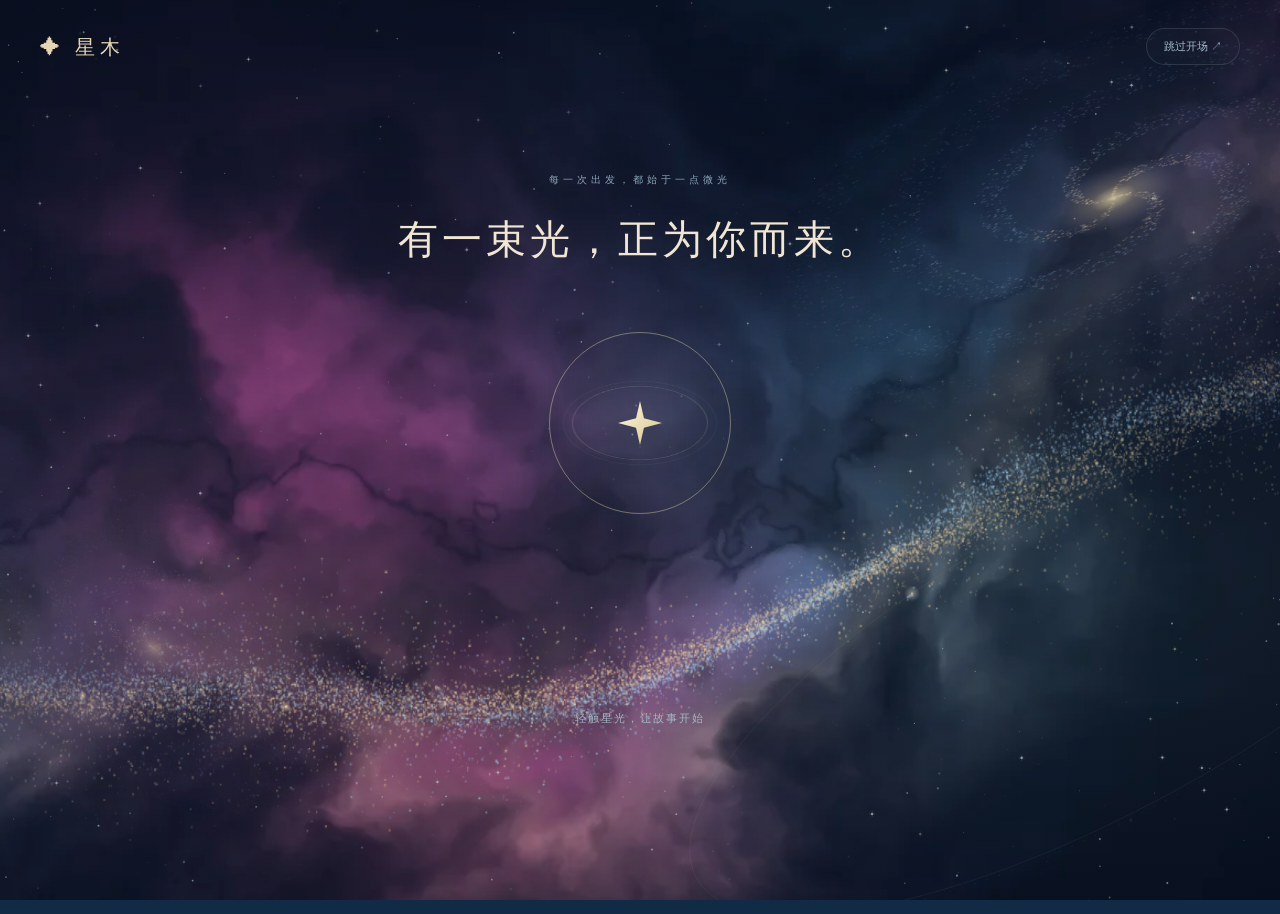
==== commit 5263e5f0: "修改: 带校园令牌的星木合并回组员 Hank 上传的 ui-previews/starwood-atelier（不再只放在 school-info-hub 目录）：右上角新增「校园令牌」入口、连接页新" ====
--- a/ui-previews/starwood-atelier/index.html
+++ b/ui-previews/starwood-atelier/index.html
@@ -1,7 +1,7 @@
 <!doctype html>
-<html lang="zh-CN"><head><meta charset="UTF-8"><meta name="viewport" content="width=device-width,initial-scale=1"><title>星木 · 晨光序曲</title><script>try{if(localStorage.getItem('starwood.intro.v1')!=='seen')document.documentElement.classList.add('intro-pending')}catch{document.documentElement.classList.add('intro-pending')}setTimeout(()=>{if(!window.StarwoodIntro)document.documentElement.classList.remove('intro-pending')},8000)</script><link rel="stylesheet" href="style.css?v=13"></head>
+<html lang="zh-CN"><head><meta charset="UTF-8"><meta name="viewport" content="width=device-width,initial-scale=1"><title>星木 · 晨光序曲</title><script>try{if(localStorage.getItem('starwood.intro.v1')!=='seen')document.documentElement.classList.add('intro-pending')}catch{document.documentElement.classList.add('intro-pending')}setTimeout(()=>{if(!window.StarwoodIntro)document.documentElement.classList.remove('intro-pending')},8000)</script><link rel="stylesheet" href="style.css?v=14"></head>
 <body data-active-panel="orbit"><canvas id="sky" aria-hidden="true"></canvas><div class="nebula"></div><div class="meteor m1"></div><div class="meteor m2"></div><div class="meteor m3"></div>
-<header class="masthead"><a class="brand" href="#"><span class="brand-mark">✦</span><span>星木<small>A SPACE TO GROW</small></span></a><div class="top-note">给时间一点秩序，给灵感一点自由。</div><div class="header-actions"><button id="replayIntro" class="quiet">重看开场</button><button id="motion" class="quiet">暂停星空</button></div></header>
+<header class="masthead"><a class="brand" href="#"><span class="brand-mark">✦</span><span>星木<small>A SPACE TO GROW</small></span></a><div class="top-note">给时间一点秩序，给灵感一点自由。</div><div class="header-actions"><button id="tokenShortcut" class="quiet" title="绑定杭电助手个人令牌，让烁读取你的校园数据">校园令牌</button><button id="replayIntro" class="quiet">重看开场</button><button id="motion" class="quiet">暂停星空</button></div></header>
 <main tabindex="-1"><div class="intro"><div><span class="eyebrow">星木学习手记</span><h1>今天，也有新的可能。</h1><p>在纸页间安放计划，在星光里慢慢生长。</p></div><div class="sky-orbit" aria-hidden="true"><i></i><i></i><i></i></div><div class="date-seal"><span>今日 / TODAY</span><strong id="todayStamp"></strong><small>慢慢来，也会到达。</small></div></div>
 <section class="desk" aria-label="木质学习日历"><div class="desk-edge"></div><nav class="rail"><button class="rail-btn" data-panel="calendar"><span>▦</span>月历</button><button class="rail-btn" data-panel="notes"><span>▤</span>手记</button><button class="rail-btn active" data-panel="orbit"><span>✧</span>星伴</button><button class="rail-btn" data-panel="sources"><span>⌘</span>连接</button><button class="rail-btn" data-panel="import"><span>⇧</span>资料</button><div class="rail-line"></div><span class="vertical-label">MAKE ROOM FOR WHAT MATTERS</span><div class="wood-label">星木<br><small>STUDY WELL</small></div></nav>
 <div class="workarea"><div class="desk-heading"><span class="engraving">星伴观测站</span><span class="local-tag"><i></i>晨光序曲</span></div>
@@ -16,5 +16,5 @@
 <div class="companion-layout"><div class="companion-copy"><span class="companion-kicker">与你一起，探索更多可能</span><h2>让每个想法，<br>找到自己的星轨。</h2><p>点亮一个问题，<br>或者从今天的计划开始。</p><button id="openOrbitChat" class="orbit-chat-button">和烁聊一聊 <span>↗</span></button></div>
 <div class="orbit-stage"><canvas id="orbitParticles" aria-hidden="true"></canvas><div class="companion-haze"></div><button id="sprite" aria-label="和星伴烁对话"><canvas id="crystal" width="720" height="720" aria-hidden="true"></canvas></button><span class="stage-caption">轻触烁，拾起一颗灵感</span></div></div>
 <div class="orbit-foot"><div class="orbit-summary"><span class="signal">所选日期的学习计划</span><p id="spriteMood" role="status"></p><button id="seeDay">展开学习计划 ↗</button></div><dl class="orbit-stats"><div><dt>待完成</dt><dd id="orbitPending">0</dd></div><div><dt>已完成</dt><dd id="orbitDone">0</dd></div></dl></div></section><div class="desk-footer"><span>计划有序 · 灵感自由</span><button id="export">导出本月计划</button></div></div></section><footer class="outside-footer"><span>星木 · 让时间留下温度</span><span>轻触星伴 / 记录想法 / 安排学习</span></footer></main>
-<dialog id="taskDialog"><form id="taskForm"><span class="eyebrow">A SMALL STEP FORWARD</span><h2>写下一件小事</h2><label>待办内容<input id="taskTitle" maxlength="80" required placeholder="例如：复习曲率公式，完成两道练习题"></label><label>分类<select id="taskType"><option>学习</option><option>作业</option><option>考试</option><option>计划</option></select></label><label>详细要求（选填）<textarea id="taskDetails" maxlength="2000" rows="3" placeholder="写下步骤、提交形式或验收要求"></textarea></label><label>截止时间（选填）<input id="taskTime" type="time"></label><div class="dialog-actions"><button type="button" id="cancel">取消</button><button type="submit">记在这一页</button></div></form></dialog><div id="toast" role="status"></div><script src="day-orbit.js?v=13"></script><script src="app.js?v=13"></script><script src="cosmos-scene.js?v=13"></script><script src="crystal.js?v=13"></script><script src="chat-config.js?v=13"></script><script src="companion-chat.js?v=13"></script><script src="arrival.js?v=13"></script><script src="learning-hub.js?v=13"></script></body></html>
+<dialog id="taskDialog"><form id="taskForm"><span class="eyebrow">A SMALL STEP FORWARD</span><h2>写下一件小事</h2><label>待办内容<input id="taskTitle" maxlength="80" required placeholder="例如：复习曲率公式，完成两道练习题"></label><label>分类<select id="taskType"><option>学习</option><option>作业</option><option>考试</option><option>计划</option></select></label><label>详细要求（选填）<textarea id="taskDetails" maxlength="2000" rows="3" placeholder="写下步骤、提交形式或验收要求"></textarea></label><label>截止时间（选填）<input id="taskTime" type="time"></label><div class="dialog-actions"><button type="button" id="cancel">取消</button><button type="submit">记在这一页</button></div></form></dialog><div id="toast" role="status"></div><script src="day-orbit.js?v=13"></script><script src="app.js?v=13"></script><script src="cosmos-scene.js?v=13"></script><script src="crystal.js?v=13"></script><script src="chat-config.js?v=13"></script><script src="companion-chat.js?v=14"></script><script src="arrival.js?v=13"></script><script src="token-ui.js?v=1"></script><script src="learning-hub.js?v=14"></script></body></html>
 
--- a/ui-previews/starwood-atelier/style.css
+++ b/ui-previews/starwood-atelier/style.css
@@ -225,54 +225,54 @@
 @keyframes cloud-passage{from{transform:translate(-2%,-1%) scale(1)}to{transform:translate(3%,2%) scale(1.12)}}
 .paused .deep-space *{animation-play-state:paused}
 @media(prefers-reduced-motion:reduce){.deep-space *{animation:none!important}}
-
-.learning-panel{position:relative;padding:35px;background:#faf9f1;border:1px solid #d9dfd0;border-radius:12px;overflow:hidden;color:#3b5149;isolation:isolate}
-.learning-panel[hidden]{display:none}
-.hub-heading{position:relative;z-index:1;max-width:72%;margin-bottom:35px}
-.hub-heading h2{font:400 clamp(25px,3vw,36px)/1.6 STSong,SimSun,serif;margin:15px 0;color:#3d6056}
-.hub-heading p,.import-note,.sync-paper p{font-size:12px;line-height:1.9;color:#748578}
-.connection-orbit{position:absolute;right:22px;top:30px;width:160px;height:160px;border:1px solid #bccbab70;border-radius:50%;transform:rotate(-15deg)}
-.connection-orbit i{position:absolute;inset:14px;border:1px dashed #a3b7a26b;border-radius:50%;animation:hub-orbit 40s linear infinite}
-.connection-orbit i+ i{inset:29px;animation-direction:reverse}
-.seed-face{position:absolute;inset:38px;border-radius:45% 55% 50% 50%;background:linear-gradient(120deg,#fffef4,#e3e6ce);box-shadow:4px 12px 21px #344f4120;display:grid;place-items:center;font-size:25px;color:#5b7760;animation:hub-breathe 5s ease-in-out infinite}
-.connection-orbit b,.connection-orbit em{position:absolute;top:12px;left:42px;color:#b39761;animation:hub-breathe 4s ease-in-out infinite}
-.connection-orbit em{top:auto;bottom:10px;left:110px}
-.provider-grid{display:grid;grid-template-columns:1fr 1fr;gap:14px}
-.provider-card{display:flex;align-items:center;gap:13px;padding:22px 17px;background:#fffef9;border:1px solid #e2e5d8;border-radius:9px;position:relative;transition:transform .3s,border-color .3s}
-.provider-card:hover{transform:translateY(-3px);border-color:#9faf96}
-.provider-sigil{flex:none;width:35px;height:43px;border:1px solid #d6dccc;border-radius:40% 55% 45% 45%;display:grid;place-items:center;background:linear-gradient(135deg,#f2eedb,#dfe8db);color:#9b8652;transform:rotate(-10deg)}
-.is-connected .provider-sigil{box-shadow:0 0 0 7px #a2c5a51c}
-.provider-card h3{font-size:15px;font-weight:500;margin:0 0 7px}
-.provider-card p,.provider-card small{font-size:10px;color:#849080;margin:0 0 7px}
-.provider-card small{color:#a28a5b}
-.provider-card>div{flex:1;min-width:0}
-.provider-card button,.sync-paper button,.hub-primary{font:12px inherit;border:1px solid #cdd8c7;background:#edf2e6;color:#4f6954;padding:10px;border-radius:6px;cursor:pointer}
-.sync-paper{margin-top:24px;padding:24px;background:#edf1e6;border-radius:8px;border:1px solid #dce3d2}
-.sync-paper strong{display:block;font-size:15px;margin-bottom:15px}
-.sync-paper label{display:flex;gap:10px;align-items:center;font-size:12px}
-.file-portal{position:relative;display:flex;flex-direction:column;align-items:center;justify-content:center;min-height:280px;border:1px dashed #adbea7;border-radius:12px;background:radial-gradient(ellipse at center,#e1ead966,transparent 65%),#f3f5eb;cursor:pointer;transition:background .4s,transform .4s}
-.file-portal.receiving,.file-portal.reading{background:#e0eadc;box-shadow:inset 0 0 70px #bfd4be55}
-.file-portal strong{font:22px STSong,SimSun,serif;margin:20px 0 13px}
-.file-portal>span{font-size:11px;color:#83917c}
-.file-select{margin:18px 0;color:#56755c!important;padding:10px 25px;border:1px solid #c4d1bc;border-radius:20px}
-.file-portal input{position:absolute;width:1px;height:1px;opacity:0}
-.file-portal:focus-within{outline:2px solid #7b997f;outline-offset:3px}
-.paper-creature{display:block!important;position:relative;width:70px;height:75px;border-radius:6px 28px 9px 8px;background:linear-gradient(135deg,#fffef8,#e9e3ce);box-shadow:0 12px 20px #5667471c;transform:rotate(-9deg);animation:hub-breathe 5s ease-in-out infinite}
-.paper-creature i{position:absolute;inset:0;display:grid;place-items:center;font:27px serif;color:#768768}
-.paper-creature b{position:absolute;right:-20px;top:-8px;color:#b69b61;font-size:22px;animation:hub-orbit 9s linear infinite}
-.receiving .paper-creature,.reading .paper-creature{animation:hub-breathe 1s ease-in-out infinite}
-.import-note{margin:18px 0}#importStatus{font-size:13px;line-height:1.8;color:#658266}
-.draft-paper{display:grid;grid-template-columns:20px 1fr 145px;gap:12px;padding:20px;background:#fffef8;border:1px solid #dedfcf;margin-bottom:12px;border-radius:6px}
-.draft-paper input,.draft-paper textarea{min-width:0;font:14px/1.5 inherit;color:#405c4b;background:#fafbf4;border:1px solid #dbe2d1;border-radius:5px;padding:10px}
-.draft-paper textarea{grid-column:2/-1;resize:vertical;min-height:60px}
-.draft-paper small{grid-column:2/-1;color:#879180;font-size:11px}
-.hub-primary{margin-top:15px;padding:14px 25px;background:#557b63;color:white}
-.hub-primary:disabled{opacity:.45;cursor:default}
-.import-error{font-size:12px;color:#945d48;line-height:1.8}
-@keyframes hub-breathe{50%{transform:translateY(-7px) rotate(5deg)}}
-@keyframes hub-orbit{to{transform:rotate(360deg)}}
-.paused .learning-panel *{animation-play-state:paused}
-@media(prefers-reduced-motion:reduce){.learning-panel *{animation:none!important}}
+
+.learning-panel{position:relative;padding:35px;background:#faf9f1;border:1px solid #d9dfd0;border-radius:12px;overflow:hidden;color:#3b5149;isolation:isolate}
+.learning-panel[hidden]{display:none}
+.hub-heading{position:relative;z-index:1;max-width:72%;margin-bottom:35px}
+.hub-heading h2{font:400 clamp(25px,3vw,36px)/1.6 STSong,SimSun,serif;margin:15px 0;color:#3d6056}
+.hub-heading p,.import-note,.sync-paper p{font-size:12px;line-height:1.9;color:#748578}
+.connection-orbit{position:absolute;right:22px;top:30px;width:160px;height:160px;border:1px solid #bccbab70;border-radius:50%;transform:rotate(-15deg)}
+.connection-orbit i{position:absolute;inset:14px;border:1px dashed #a3b7a26b;border-radius:50%;animation:hub-orbit 40s linear infinite}
+.connection-orbit i+ i{inset:29px;animation-direction:reverse}
+.seed-face{position:absolute;inset:38px;border-radius:45% 55% 50% 50%;background:linear-gradient(120deg,#fffef4,#e3e6ce);box-shadow:4px 12px 21px #344f4120;display:grid;place-items:center;font-size:25px;color:#5b7760;animation:hub-breathe 5s ease-in-out infinite}
+.connection-orbit b,.connection-orbit em{position:absolute;top:12px;left:42px;color:#b39761;animation:hub-breathe 4s ease-in-out infinite}
+.connection-orbit em{top:auto;bottom:10px;left:110px}
+.provider-grid{display:grid;grid-template-columns:1fr 1fr;gap:14px}
+.provider-card{display:flex;align-items:center;gap:13px;padding:22px 17px;background:#fffef9;border:1px solid #e2e5d8;border-radius:9px;position:relative;transition:transform .3s,border-color .3s}
+.provider-card:hover{transform:translateY(-3px);border-color:#9faf96}
+.provider-sigil{flex:none;width:35px;height:43px;border:1px solid #d6dccc;border-radius:40% 55% 45% 45%;display:grid;place-items:center;background:linear-gradient(135deg,#f2eedb,#dfe8db);color:#9b8652;transform:rotate(-10deg)}
+.is-connected .provider-sigil{box-shadow:0 0 0 7px #a2c5a51c}
+.provider-card h3{font-size:15px;font-weight:500;margin:0 0 7px}
+.provider-card p,.provider-card small{font-size:10px;color:#849080;margin:0 0 7px}
+.provider-card small{color:#a28a5b}
+.provider-card>div{flex:1;min-width:0}
+.provider-card button,.sync-paper button,.hub-primary{font:12px inherit;border:1px solid #cdd8c7;background:#edf2e6;color:#4f6954;padding:10px;border-radius:6px;cursor:pointer}
+.sync-paper{margin-top:24px;padding:24px;background:#edf1e6;border-radius:8px;border:1px solid #dce3d2}
+.sync-paper strong{display:block;font-size:15px;margin-bottom:15px}
+.sync-paper label{display:flex;gap:10px;align-items:center;font-size:12px}
+.file-portal{position:relative;display:flex;flex-direction:column;align-items:center;justify-content:center;min-height:280px;border:1px dashed #adbea7;border-radius:12px;background:radial-gradient(ellipse at center,#e1ead966,transparent 65%),#f3f5eb;cursor:pointer;transition:background .4s,transform .4s}
+.file-portal.receiving,.file-portal.reading{background:#e0eadc;box-shadow:inset 0 0 70px #bfd4be55}
+.file-portal strong{font:22px STSong,SimSun,serif;margin:20px 0 13px}
+.file-portal>span{font-size:11px;color:#83917c}
+.file-select{margin:18px 0;color:#56755c!important;padding:10px 25px;border:1px solid #c4d1bc;border-radius:20px}
+.file-portal input{position:absolute;width:1px;height:1px;opacity:0}
+.file-portal:focus-within{outline:2px solid #7b997f;outline-offset:3px}
+.paper-creature{display:block!important;position:relative;width:70px;height:75px;border-radius:6px 28px 9px 8px;background:linear-gradient(135deg,#fffef8,#e9e3ce);box-shadow:0 12px 20px #5667471c;transform:rotate(-9deg);animation:hub-breathe 5s ease-in-out infinite}
+.paper-creature i{position:absolute;inset:0;display:grid;place-items:center;font:27px serif;color:#768768}
+.paper-creature b{position:absolute;right:-20px;top:-8px;color:#b69b61;font-size:22px;animation:hub-orbit 9s linear infinite}
+.receiving .paper-creature,.reading .paper-creature{animation:hub-breathe 1s ease-in-out infinite}
+.import-note{margin:18px 0}#importStatus{font-size:13px;line-height:1.8;color:#658266}
+.draft-paper{display:grid;grid-template-columns:20px 1fr 145px;gap:12px;padding:20px;background:#fffef8;border:1px solid #dedfcf;margin-bottom:12px;border-radius:6px}
+.draft-paper input,.draft-paper textarea{min-width:0;font:14px/1.5 inherit;color:#405c4b;background:#fafbf4;border:1px solid #dbe2d1;border-radius:5px;padding:10px}
+.draft-paper textarea{grid-column:2/-1;resize:vertical;min-height:60px}
+.draft-paper small{grid-column:2/-1;color:#879180;font-size:11px}
+.hub-primary{margin-top:15px;padding:14px 25px;background:#557b63;color:white}
+.hub-primary:disabled{opacity:.45;cursor:default}
+.import-error{font-size:12px;color:#945d48;line-height:1.8}
+@keyframes hub-breathe{50%{transform:translateY(-7px) rotate(5deg)}}
+@keyframes hub-orbit{to{transform:rotate(360deg)}}
+.paused .learning-panel *{animation-play-state:paused}
+@media(prefers-reduced-motion:reduce){.learning-panel *{animation:none!important}}
 @media(max-width:700px){.learning-panel{padding:24px 15px}.hub-heading{max-width:100%;padding-top:80px;margin-bottom:25px}.hub-heading h2{font-size:25px}.connection-orbit{width:100px;height:100px;top:10px;right:15px}.seed-face{inset:25px;font-size:20px}.connection-orbit em{left:65px}.provider-grid{grid-template-columns:1fr}.provider-card{padding:18px 12px;gap:9px}.provider-card button{padding:9px;font-size:11px}.draft-paper{grid-template-columns:20px 1fr;padding:15px 10px}.draft-paper input[type=date]{grid-column:2}.draft-paper textarea{grid-column:2}.file-portal strong{font-size:20px}.file-portal>span{max-width:90%;text-align:center;line-height:1.7}}
 
 .connection-dialog{width:min(440px,calc(100vw - 40px));box-sizing:border-box;padding:30px;border:1px solid #d6dfcb;background:#fbfaf2;color:#46634e;border-radius:15px;box-shadow:0 25px 80px #07162670}
@@ -282,3 +282,34 @@
 .connection-dialog a{display:block;color:#476c52;background:#e6eedf;padding:14px;border-radius:7px;text-align:center;font-size:14px;text-decoration:none;margin-bottom:15px}
 .connection-dialog button{padding:12px;border:1px solid #d2dac6;background:#f7f7ed;border-radius:6px;color:#637456;width:100%}
 body[data-active-panel=sources] .companion-dock{display:none}
+/* 校园令牌快捷入口 */
+.quiet.token-bound{color:#3f6b52;border-color:#8fb39a;background:#eef5ec}
+.token-card{margin:22px 0 0;padding:22px 24px;border:1px solid #e5ddc9;border-radius:14px;background:linear-gradient(150deg,#fffdf5,#f7f1e2);box-shadow:0 8px 22px #7a623512}
+.token-card-head{display:flex;align-items:flex-start;justify-content:space-between;gap:14px}
+.token-card-head h3{margin:6px 0 0;font:400 21px/1.4 "Baskervville","STSong",serif;letter-spacing:1px;color:#3c584a}
+.token-card p{margin:10px 0 0;font-size:12px;line-height:1.9;color:#7a816f}
+.token-badge{font-size:10px;letter-spacing:1px;padding:5px 10px;border-radius:20px;border:1px solid #d8dfc9;background:#f4f4e9;color:#8a8f78;white-space:nowrap}
+.token-badge[data-bound="1"]{border-color:#96b39c;background:#e9f2e7;color:#3f6b52}
+.token-card-actions{display:flex;flex-wrap:wrap;gap:10px;margin-top:16px}
+.token-card-actions a,.token-card-actions button{font-size:12px;padding:10px 15px;border-radius:8px;text-decoration:none;border:1px solid #d2dac6;background:#f7f7ed;color:#637456}
+.token-card-actions a{background:#e6eedf;color:#476c52}
+.token-dialog{width:min(520px,calc(100vw - 28px));max-height:calc(100dvh - 40px);padding:0;border:1px solid #e1e7d5;border-radius:18px;background:#fffef8;color:#40564c;box-shadow:0 24px 90px #152a3950;overflow:auto}
+.token-dialog::backdrop{background:#1a324136;backdrop-filter:blur(5px)}
+.token-head{display:flex;align-items:flex-start;justify-content:space-between;padding:23px 24px 0}
+.token-head h2{margin:5px 0 0;font:400 24px/1.3 "Baskervville","STSong",serif;letter-spacing:2px;color:#3c584a}
+.token-close{border:0;background:transparent;font-size:22px;line-height:1;color:#93a08d;padding:4px 6px}
+.token-lead{margin:14px 24px 0;font-size:12px;line-height:1.95;color:#6e7a68}
+.token-steps{margin:12px 24px 0;padding-left:20px;font-size:12px;line-height:1.95;color:#6e7a68}
+.token-link{display:inline-block;margin:14px 24px 0;font-size:13px;padding:11px 16px;border-radius:8px;background:#e6eedf;color:#476c52;text-decoration:none}
+.token-field{display:block;margin:18px 24px 0;font-size:12px;color:#6e7a68}
+.token-field input{display:block;width:100%;margin-top:8px;padding:12px 14px;border:1px solid #d8ddc9;border-radius:9px;background:#fbfaf1;color:#40564c;font-size:13px;letter-spacing:.5px}
+.token-status{margin:12px 24px 0;font-size:12px;line-height:1.7;min-height:18px;color:#7b8372}
+.token-status[data-kind=ok]{color:#3f6b52}
+.token-status[data-kind=error]{color:#a9503f}
+.token-status[data-kind=warn]{color:#9b7a3c}
+.token-warn{margin:12px 24px 0;padding:10px 12px;border-radius:8px;background:#fbf1dd;border:1px solid #ecd9b6;font-size:11px;line-height:1.8;color:#8a6f3b}
+.token-actions{display:flex;flex-wrap:wrap;gap:10px;padding:18px 24px 24px}
+.token-actions button{font-size:13px;padding:11px 17px;border-radius:8px;border:1px solid #d2dac6;background:#f7f7ed;color:#637456}
+.token-actions .token-primary{background:#476c52;border-color:#3d5f47;color:#fffdf5}
+.token-actions button[disabled]{opacity:.6;cursor:default}
+@media(max-width:720px){.token-card{padding:18px}.token-dialog{width:calc(100vw - 20px)}.token-head,.token-lead,.token-steps,.token-link,.token-field,.token-status,.token-warn,.token-actions{margin-left:18px;margin-right:18px}.token-link{margin-left:18px}}
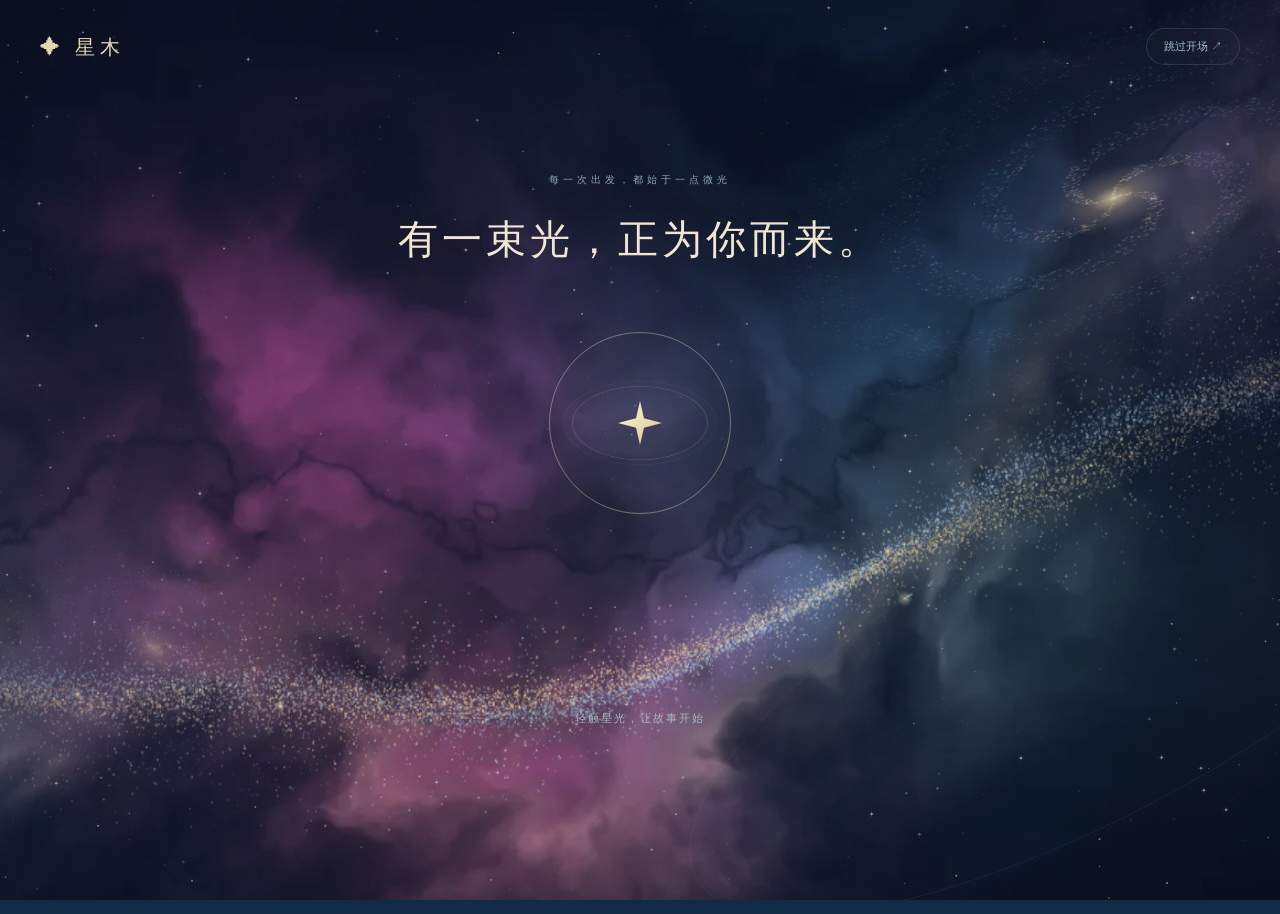
==== commit 18bac9e8: "让星伴对话直接融入星空背景，移除聊天面板和气泡" ====
--- a/ui-previews/starwood-atelier/index.html
+++ b/ui-previews/starwood-atelier/index.html
@@ -1,20 +1,40 @@
-<!doctype html>
-<html lang="zh-CN"><head><meta charset="UTF-8"><meta name="viewport" content="width=device-width,initial-scale=1"><title>星木 · 晨光序曲</title><script>try{if(localStorage.getItem('starwood.intro.v1')!=='seen')document.documentElement.classList.add('intro-pending')}catch{document.documentElement.classList.add('intro-pending')}setTimeout(()=>{if(!window.StarwoodIntro)document.documentElement.classList.remove('intro-pending')},8000)</script><link rel="stylesheet" href="style.css?v=14"></head>
-<body data-active-panel="orbit"><canvas id="sky" aria-hidden="true"></canvas><div class="nebula"></div><div class="meteor m1"></div><div class="meteor m2"></div><div class="meteor m3"></div>
-<header class="masthead"><a class="brand" href="#"><span class="brand-mark">✦</span><span>星木<small>A SPACE TO GROW</small></span></a><div class="top-note">给时间一点秩序，给灵感一点自由。</div><div class="header-actions"><button id="tokenShortcut" class="quiet" title="绑定杭电助手个人令牌，让烁读取你的校园数据">校园令牌</button><button id="replayIntro" class="quiet">重看开场</button><button id="motion" class="quiet">暂停星空</button></div></header>
-<main tabindex="-1"><div class="intro"><div><span class="eyebrow">星木学习手记</span><h1>今天，也有新的可能。</h1><p>在纸页间安放计划，在星光里慢慢生长。</p></div><div class="sky-orbit" aria-hidden="true"><i></i><i></i><i></i></div><div class="date-seal"><span>今日 / TODAY</span><strong id="todayStamp"></strong><small>慢慢来，也会到达。</small></div></div>
-<section class="desk" aria-label="木质学习日历"><div class="desk-edge"></div><nav class="rail"><button class="rail-btn" data-panel="calendar"><span>▦</span>月历</button><button class="rail-btn" data-panel="notes"><span>▤</span>手记</button><button class="rail-btn active" data-panel="orbit"><span>✧</span>星伴</button><button class="rail-btn" data-panel="sources"><span>⌘</span>连接</button><button class="rail-btn" data-panel="import"><span>⇧</span>资料</button><div class="rail-line"></div><span class="vertical-label">MAKE ROOM FOR WHAT MATTERS</span><div class="wood-label">星木<br><small>STUDY WELL</small></div></nav>
-<div class="workarea"><div class="desk-heading"><span class="engraving">星伴观测站</span><span class="local-tag"><i></i>晨光序曲</span></div>
-<div id="calendarPanel" class="workspace" hidden><div class="calendar-wrap"><div class="paper-under under-two"></div><div class="paper-under under-one"></div><div class="rings"><i></i><i></i><i></i><i></i><i></i><i></i></div>
-<article class="calendar" id="calendar" tabindex="0" aria-label="日历，向左右拖动或使用方向键切换月份"><div class="paper-grain"></div><div class="calendar-top"><div><div class="calendar-kicker" id="monthEnglish"></div><h2><span id="monthNumber"></span><small id="monthYear"></small></h2></div><div class="month-controls"><button id="prev" aria-label="上个月">‹</button><button id="todayBtn">回到今天</button><button id="next" aria-label="下个月">›</button></div></div><div class="weekdays"><span>一</span><span>二</span><span>三</span><span>四</span><span>五</span><span>六</span><span>日</span></div><div id="grid" class="days"></div><footer class="paper-footer"><span><i></i>点日期看摘要，点待办看详情</span><span id="monthProgress"></span></footer><div class="page-corner"></div></article></div>
-<aside class="side-notes"><div class="sticky"><span class="tape"></span><div class="note-top"><span>留给自己的温柔</span><span>✧</span></div><blockquote>每一小步，<br>都在靠近想成为的自己。</blockquote><div class="handwritten">Small steps. Beautiful things.</div></div>
-<section class="task-paper"><span class="clip"></span><div class="task-head"><div><span class="eyebrow">把今天，过成喜欢的样子</span><h3 id="selectedLabel"></h3></div><span id="taskCount" class="count"></span></div><div class="ruled"><div id="tasks"></div><button class="add-task" id="add">＋ 写下一件小事</button></div><div class="task-foot"><span id="progressLabel"></span><div class="progress-track"><div id="progressBar"></div></div></div></section><div class="small-sign">让每一点进步，都被看见 <span>✦</span></div></aside></div>
-<section id="notesPanel" class="notes-panel" hidden><div class="notebook"><span class="eyebrow">THOUGHTS WORTH KEEPING</span><h2>留一点空间，给灵感。</h2><p>记下今天学会的一个知识点，或明天想继续探索的问题。</p><label for="journal">我的学习手记</label><textarea id="journal" placeholder="今天，我想记住……"></textarea><div class="journal-bottom"><span id="saveState">内容仅保存在此浏览器</span><button id="downloadNote">下载手记 TXT</button></div></div></section>
-<section id="orbitPanel" class="orbit-panel" aria-label="星伴空间">
-<div class="deep-space" aria-hidden="true"><div class="cloud-bank"></div></div>
-<div class="orbit-head"><span class="signal">星伴 · 烁</span><span id="orbitDate"></span></div>
-<div class="companion-layout"><div class="companion-copy"><span class="companion-kicker">与你一起，探索更多可能</span><h2>让每个想法，<br>找到自己的星轨。</h2><p>点亮一个问题，<br>或者从今天的计划开始。</p><button id="openOrbitChat" class="orbit-chat-button">和烁聊一聊 <span>↗</span></button></div>
-<div class="orbit-stage"><canvas id="orbitParticles" aria-hidden="true"></canvas><div class="companion-haze"></div><button id="sprite" aria-label="和星伴烁对话"><canvas id="crystal" width="720" height="720" aria-hidden="true"></canvas></button><span class="stage-caption">轻触烁，拾起一颗灵感</span></div></div>
-<div class="orbit-foot"><div class="orbit-summary"><span class="signal">所选日期的学习计划</span><p id="spriteMood" role="status"></p><button id="seeDay">展开学习计划 ↗</button></div><dl class="orbit-stats"><div><dt>待完成</dt><dd id="orbitPending">0</dd></div><div><dt>已完成</dt><dd id="orbitDone">0</dd></div></dl></div></section><div class="desk-footer"><span>计划有序 · 灵感自由</span><button id="export">导出本月计划</button></div></div></section><footer class="outside-footer"><span>星木 · 让时间留下温度</span><span>轻触星伴 / 记录想法 / 安排学习</span></footer></main>
-<dialog id="taskDialog"><form id="taskForm"><span class="eyebrow">A SMALL STEP FORWARD</span><h2>写下一件小事</h2><label>待办内容<input id="taskTitle" maxlength="80" required placeholder="例如：复习曲率公式，完成两道练习题"></label><label>分类<select id="taskType"><option>学习</option><option>作业</option><option>考试</option><option>计划</option></select></label><label>详细要求（选填）<textarea id="taskDetails" maxlength="2000" rows="3" placeholder="写下步骤、提交形式或验收要求"></textarea></label><label>截止时间（选填）<input id="taskTime" type="time"></label><div class="dialog-actions"><button type="button" id="cancel">取消</button><button type="submit">记在这一页</button></div></form></dialog><div id="toast" role="status"></div><script src="day-orbit.js?v=13"></script><script src="app.js?v=13"></script><script src="cosmos-scene.js?v=13"></script><script src="crystal.js?v=13"></script><script src="chat-config.js?v=13"></script><script src="companion-chat.js?v=14"></script><script src="arrival.js?v=13"></script><script src="token-ui.js?v=1"></script><script src="learning-hub.js?v=14"></script></body></html>
-
+<!doctype html>
+
+<html lang="zh-CN"><head><meta charset="UTF-8"><meta name="viewport" content="width=device-width,initial-scale=1"><title>星木 · 晨光序曲</title><script>try{if(localStorage.getItem('starwood.intro.v1')!=='seen')document.documentElement.classList.add('intro-pending')}catch{document.documentElement.classList.add('intro-pending')}setTimeout(()=>{if(!window.StarwoodIntro)document.documentElement.classList.remove('intro-pending')},8000)</script><link rel="stylesheet" href="style.css?v=14"><link rel="stylesheet" href="starfield-chat.css?v=2"></head>
+
+<body data-active-panel="orbit"><canvas id="sky" aria-hidden="true"></canvas><div class="nebula"></div><div class="meteor m1"></div><div class="meteor m2"></div><div class="meteor m3"></div>
+
+<header class="masthead"><a class="brand" href="#"><span class="brand-mark">✦</span><span>星木<small>A SPACE TO GROW</small></span></a><div class="top-note">给时间一点秩序，给灵感一点自由。</div><div class="header-actions"><button id="tokenShortcut" class="quiet" title="绑定杭电助手个人令牌，让烁读取你的校园数据">校园令牌</button><button id="replayIntro" class="quiet">重看开场</button><button id="motion" class="quiet">暂停星空</button></div></header>
+
+<main tabindex="-1"><div class="intro"><div><span class="eyebrow">星木学习手记</span><h1>今天，也有新的可能。</h1><p>在纸页间安放计划，在星光里慢慢生长。</p></div><div class="sky-orbit" aria-hidden="true"><i></i><i></i><i></i></div><div class="date-seal"><span>今日 / TODAY</span><strong id="todayStamp"></strong><small>慢慢来，也会到达。</small></div></div>
+
+<section class="desk" aria-label="木质学习日历"><div class="desk-edge"></div><nav class="rail"><button class="rail-btn" data-panel="calendar"><span>▦</span>月历</button><button class="rail-btn" data-panel="notes"><span>▤</span>手记</button><button class="rail-btn active" data-panel="orbit"><span>✧</span>星伴</button><button class="rail-btn" data-panel="sources"><span>⌘</span>连接</button><button class="rail-btn" data-panel="import"><span>⇧</span>资料</button><div class="rail-line"></div><span class="vertical-label">MAKE ROOM FOR WHAT MATTERS</span><div class="wood-label">星木<br><small>STUDY WELL</small></div></nav>
+
+<div class="workarea"><div class="desk-heading"><span class="engraving">星伴观测站</span><span class="local-tag"><i></i>晨光序曲</span></div>
+
+<div id="calendarPanel" class="workspace" hidden><div class="calendar-wrap"><div class="paper-under under-two"></div><div class="paper-under under-one"></div><div class="rings"><i></i><i></i><i></i><i></i><i></i><i></i></div>
+
+<article class="calendar" id="calendar" tabindex="0" aria-label="日历，向左右拖动或使用方向键切换月份"><div class="paper-grain"></div><div class="calendar-top"><div><div class="calendar-kicker" id="monthEnglish"></div><h2><span id="monthNumber"></span><small id="monthYear"></small></h2></div><div class="month-controls"><button id="prev" aria-label="上个月">‹</button><button id="todayBtn">回到今天</button><button id="next" aria-label="下个月">›</button></div></div><div class="weekdays"><span>一</span><span>二</span><span>三</span><span>四</span><span>五</span><span>六</span><span>日</span></div><div id="grid" class="days"></div><footer class="paper-footer"><span><i></i>点日期看摘要，点待办看详情</span><span id="monthProgress"></span></footer><div class="page-corner"></div></article></div>
+
+<aside class="side-notes"><div class="sticky"><span class="tape"></span><div class="note-top"><span>留给自己的温柔</span><span>✧</span></div><blockquote>每一小步，<br>都在靠近想成为的自己。</blockquote><div class="handwritten">Small steps. Beautiful things.</div></div>
+
+<section class="task-paper"><span class="clip"></span><div class="task-head"><div><span class="eyebrow">把今天，过成喜欢的样子</span><h3 id="selectedLabel"></h3></div><span id="taskCount" class="count"></span></div><div class="ruled"><div id="tasks"></div><button class="add-task" id="add">＋ 写下一件小事</button></div><div class="task-foot"><span id="progressLabel"></span><div class="progress-track"><div id="progressBar"></div></div></div></section><div class="small-sign">让每一点进步，都被看见 <span>✦</span></div></aside></div>
+
+<section id="notesPanel" class="notes-panel" hidden><div class="notebook"><span class="eyebrow">THOUGHTS WORTH KEEPING</span><h2>留一点空间，给灵感。</h2><p>记下今天学会的一个知识点，或明天想继续探索的问题。</p><label for="journal">我的学习手记</label><textarea id="journal" placeholder="今天，我想记住……"></textarea><div class="journal-bottom"><span id="saveState">内容仅保存在此浏览器</span><button id="downloadNote">下载手记 TXT</button></div></div></section>
+
+<section id="orbitPanel" class="orbit-panel" aria-label="星伴空间">
+
+<div class="deep-space" aria-hidden="true"><div class="cloud-bank"></div></div>
+
+<div class="orbit-head"><span class="signal">星伴 · 烁</span><span id="orbitDate"></span></div>
+
+<div class="companion-layout"><div class="companion-copy"><span class="companion-kicker">与你一起，探索更多可能</span><h2>让每个想法，<br>找到自己的星轨。</h2><p>点亮一个问题，<br>或者从今天的计划开始。</p><button id="openOrbitChat" class="orbit-chat-button">和烁聊一聊 <span>↗</span></button></div>
+
+<div class="orbit-stage"><canvas id="orbitParticles" aria-hidden="true"></canvas><div class="companion-haze"></div><button id="sprite" aria-label="和星伴烁对话"><canvas id="crystal" width="720" height="720" aria-hidden="true"></canvas></button><span class="stage-caption">轻触烁，拾起一颗灵感</span></div></div>
+
+<div class="orbit-foot"><div class="orbit-summary"><span class="signal">所选日期的学习计划</span><p id="spriteMood" role="status"></p><button id="seeDay">展开学习计划 ↗</button></div><dl class="orbit-stats"><div><dt>待完成</dt><dd id="orbitPending">0</dd></div><div><dt>已完成</dt><dd id="orbitDone">0</dd></div></dl></div></section><div class="desk-footer"><span>计划有序 · 灵感自由</span><button id="export">导出本月计划</button></div></div></section><footer class="outside-footer"><span>星木 · 让时间留下温度</span><span>轻触星伴 / 记录想法 / 安排学习</span></footer></main>
+
+<dialog id="taskDialog"><form id="taskForm"><span class="eyebrow">A SMALL STEP FORWARD</span><h2>写下一件小事</h2><label>待办内容<input id="taskTitle" maxlength="80" required placeholder="例如：复习曲率公式，完成两道练习题"></label><label>分类<select id="taskType"><option>学习</option><option>作业</option><option>考试</option><option>计划</option></select></label><label>详细要求（选填）<textarea id="taskDetails" maxlength="2000" rows="3" placeholder="写下步骤、提交形式或验收要求"></textarea></label><label>截止时间（选填）<input id="taskTime" type="time"></label><div class="dialog-actions"><button type="button" id="cancel">取消</button><button type="submit">记在这一页</button></div></form></dialog><div id="toast" role="status"></div><script src="day-orbit.js?v=13"></script><script src="app.js?v=13"></script><script src="cosmos-scene.js?v=13"></script><script src="crystal.js?v=13"></script><script src="chat-config.js?v=13"></script><script src="companion-chat.js?v=starfield2"></script><script src="arrival.js?v=13"></script><script src="token-ui.js?v=1"></script><script src="learning-hub.js?v=14"></script></body></html>
+
+
+
--- a/ui-previews/starwood-atelier/starfield-chat.css
+++ b/ui-previews/starwood-atelier/starfield-chat.css
@@ -0,0 +1,54 @@
+/* Messages live directly in the companion star field. */
+.companion-layout > .companion-copy,
+.companion-layout > .chat-dialog { grid-area: 1 / 1; }
+.companion-layout > .companion-copy { transition: opacity .3s ease, transform .4s ease; }
+.companion-layout.in-conversation > .companion-copy { opacity: 0; transform: translateY(-10px); }
+.companion-layout > .chat-dialog {
+  position: relative; inset: auto; z-index: 3; margin: 0; padding: 0;
+  width: 100%; min-width: 0; height: 445px; max-height: none;
+  box-sizing: border-box; color: #edf5f5;
+  border: 0; border-radius: 0; background: transparent; box-shadow: none;
+  overflow: hidden;
+}
+.companion-layout > .chat-dialog[open] { animation: star-chat-arrive .4s ease-out both; }
+@keyframes star-chat-arrive { from { opacity: 0; transform: translateY(12px); } to { opacity: 1; transform: none; } }
+.companion-layout .chat-head {
+  padding: 8px 0 15px; border: 0; background: transparent;
+}
+.companion-layout .chat-head h2 { font-size: 16px; color: #e4efed; }
+.companion-layout .chat-mark { display: none; }
+.companion-layout .chat-head #chatMode { color: #b6ced6; }
+.companion-layout .chat-close { color: #d9e7e9; }
+.companion-layout .chat-messages { padding: 12px 10px 12px 0; scrollbar-width: thin; scrollbar-color: #a9c8d75c transparent; }
+.companion-layout .chat-message { margin-bottom: 23px; gap: 5px; }
+.companion-layout .chat-message small { color: #a9c9d7; font-size: 10px; }
+.companion-layout .chat-message p {
+  padding: 0; max-width: 100%; border: 0; border-radius: 0; background: transparent;
+  color: #f0f6f3; font-size: 14px; line-height: 1.95; text-shadow: 0 2px 12px #04142180;
+}
+.companion-layout .chat-message.user { align-items: flex-start; padding-left: 16px; border-left: 1px solid #a0c6d16b; }
+.companion-layout .chat-message.user p { color: #bcd9e0; background: transparent; }
+.companion-layout .chat-quick { padding: 5px 0 12px; gap: 16px; }
+.companion-layout .chat-quick button { padding: 4px 0; border: 0; border-radius: 0; background: transparent; color: #bbd8d9; font-size: 11px; }
+.companion-layout .chat-quick button:hover { color: #fff7d9; }
+.companion-layout .chat-form {
+  padding: 10px 0 0; border: 0; border-top: 1px solid #c3dce24d; background: transparent;
+}
+.companion-layout .chat-form textarea {
+  padding: 6px 0; border: 0; border-radius: 0; background: transparent;
+  color: #f4f8f6; box-shadow: none; font-size: 14px; line-height: 1.6;
+}
+.companion-layout .chat-form textarea:focus { border: 0; box-shadow: none; outline: none; }
+.companion-layout .chat-form:focus-within { border-color: #e4eed5; }
+.companion-layout .chat-form textarea::placeholder { color: #b4cbd2; }
+.companion-layout .chat-form-foot { margin-top: 2px; }
+.companion-layout .chat-reset { color: #afc5ca; }
+.companion-layout .chat-send { background: transparent; color: #e6eed5; border: 1px solid #c4dec354; border-radius: 20px; padding: 7px 17px; }
+.companion-layout .chat-feedback { color: #f0d6ac; }
+@media(max-width:720px) {
+  .companion-layout > .chat-dialog { height: 410px; }
+  .companion-layout .chat-form textarea { font-size: 16px; }
+}
+@media(prefers-reduced-motion:reduce) {
+  .companion-layout > .companion-copy, .companion-layout > .chat-dialog[open] { transition: none; animation: none; }
+}
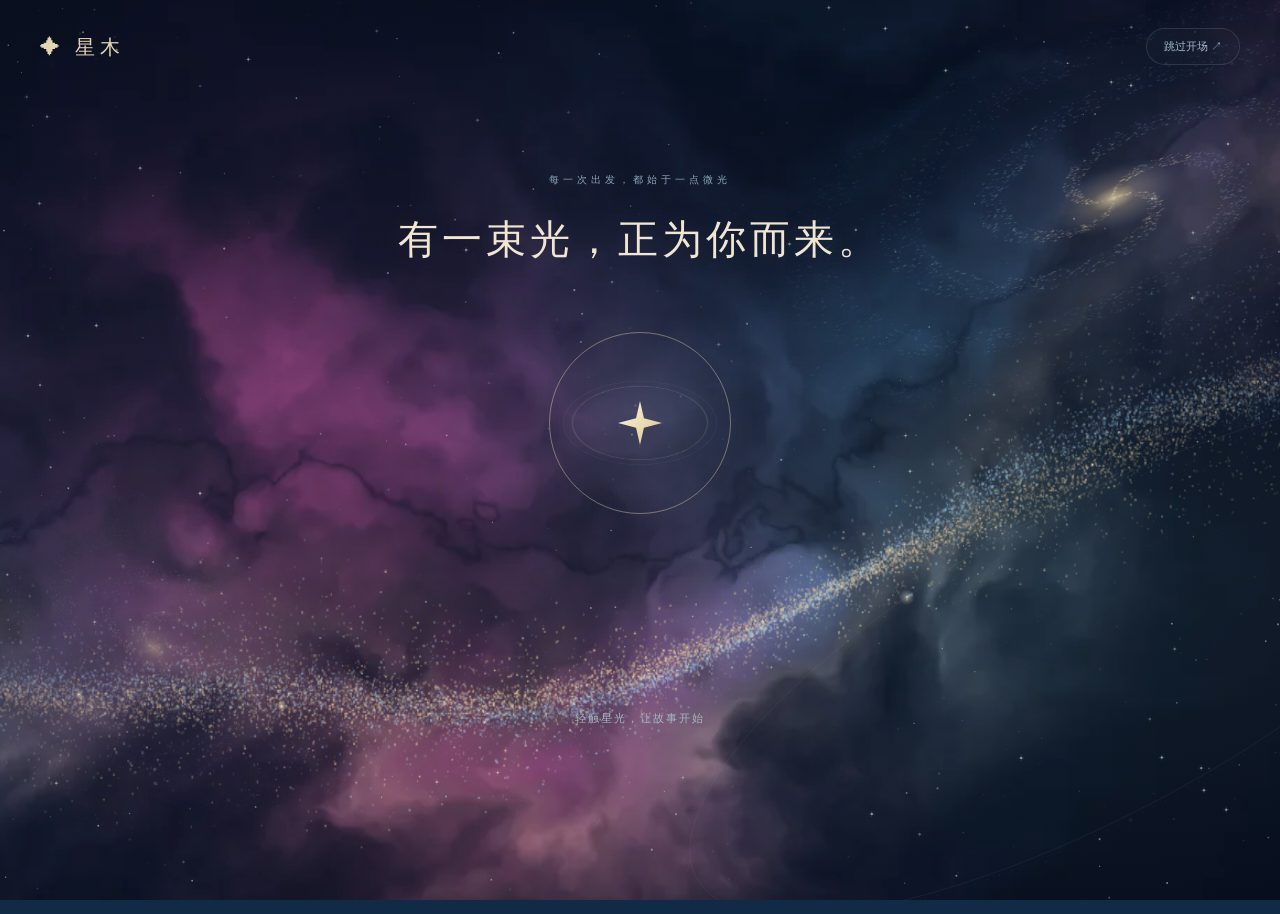
==== commit 82cfe08b: "让同一片动态星空贯穿星伴文字、对话和吉祥物区域" ====
--- a/ui-previews/starwood-atelier/index.html
+++ b/ui-previews/starwood-atelier/index.html
@@ -1,6 +1,6 @@
 <!doctype html>
 
-<html lang="zh-CN"><head><meta charset="UTF-8"><meta name="viewport" content="width=device-width,initial-scale=1"><title>星木 · 晨光序曲</title><script>try{if(localStorage.getItem('starwood.intro.v1')!=='seen')document.documentElement.classList.add('intro-pending')}catch{document.documentElement.classList.add('intro-pending')}setTimeout(()=>{if(!window.StarwoodIntro)document.documentElement.classList.remove('intro-pending')},8000)</script><link rel="stylesheet" href="style.css?v=14"><link rel="stylesheet" href="starfield-chat.css?v=2"></head>
+<html lang="zh-CN"><head><meta charset="UTF-8"><meta name="viewport" content="width=device-width,initial-scale=1"><title>星木 · 晨光序曲</title><script>try{if(localStorage.getItem('starwood.intro.v1')!=='seen')document.documentElement.classList.add('intro-pending')}catch{document.documentElement.classList.add('intro-pending')}setTimeout(()=>{if(!window.StarwoodIntro)document.documentElement.classList.remove('intro-pending')},8000)</script><link rel="stylesheet" href="style.css?v=14"><link rel="stylesheet" href="starfield-chat.css?v=sharedsky3"></head>
 
 <body data-active-panel="orbit"><canvas id="sky" aria-hidden="true"></canvas><div class="nebula"></div><div class="meteor m1"></div><div class="meteor m2"></div><div class="meteor m3"></div>
 
@@ -34,7 +34,7 @@
 
 <div class="orbit-foot"><div class="orbit-summary"><span class="signal">所选日期的学习计划</span><p id="spriteMood" role="status"></p><button id="seeDay">展开学习计划 ↗</button></div><dl class="orbit-stats"><div><dt>待完成</dt><dd id="orbitPending">0</dd></div><div><dt>已完成</dt><dd id="orbitDone">0</dd></div></dl></div></section><div class="desk-footer"><span>计划有序 · 灵感自由</span><button id="export">导出本月计划</button></div></div></section><footer class="outside-footer"><span>星木 · 让时间留下温度</span><span>轻触星伴 / 记录想法 / 安排学习</span></footer></main>
 
-<dialog id="taskDialog"><form id="taskForm"><span class="eyebrow">A SMALL STEP FORWARD</span><h2>写下一件小事</h2><label>待办内容<input id="taskTitle" maxlength="80" required placeholder="例如：复习曲率公式，完成两道练习题"></label><label>分类<select id="taskType"><option>学习</option><option>作业</option><option>考试</option><option>计划</option></select></label><label>详细要求（选填）<textarea id="taskDetails" maxlength="2000" rows="3" placeholder="写下步骤、提交形式或验收要求"></textarea></label><label>截止时间（选填）<input id="taskTime" type="time"></label><div class="dialog-actions"><button type="button" id="cancel">取消</button><button type="submit">记在这一页</button></div></form></dialog><div id="toast" role="status"></div><script src="day-orbit.js?v=13"></script><script src="app.js?v=13"></script><script src="cosmos-scene.js?v=13"></script><script src="crystal.js?v=13"></script><script src="chat-config.js?v=13"></script><script src="companion-chat.js?v=starfield2"></script><script src="arrival.js?v=13"></script><script src="token-ui.js?v=1"></script><script src="learning-hub.js?v=14"></script></body></html>
+<dialog id="taskDialog"><form id="taskForm"><span class="eyebrow">A SMALL STEP FORWARD</span><h2>写下一件小事</h2><label>待办内容<input id="taskTitle" maxlength="80" required placeholder="例如：复习曲率公式，完成两道练习题"></label><label>分类<select id="taskType"><option>学习</option><option>作业</option><option>考试</option><option>计划</option></select></label><label>详细要求（选填）<textarea id="taskDetails" maxlength="2000" rows="3" placeholder="写下步骤、提交形式或验收要求"></textarea></label><label>截止时间（选填）<input id="taskTime" type="time"></label><div class="dialog-actions"><button type="button" id="cancel">取消</button><button type="submit">记在这一页</button></div></form></dialog><div id="toast" role="status"></div><script src="day-orbit.js?v=13"></script><script src="app.js?v=13"></script><script src="cosmos-scene.js?v=sharedsky3"></script><script src="crystal.js?v=13"></script><script src="chat-config.js?v=13"></script><script src="companion-chat.js?v=starfield2"></script><script src="arrival.js?v=13"></script><script src="token-ui.js?v=1"></script><script src="learning-hub.js?v=14"></script></body></html>
 
 
 
--- a/ui-previews/starwood-atelier/starfield-chat.css
+++ b/ui-previews/starwood-atelier/starfield-chat.css
@@ -52,3 +52,10 @@
 @media(prefers-reduced-motion:reduce) {
   .companion-layout > .companion-copy, .companion-layout > .chat-dialog[open] { transition: none; animation: none; }
 }
+
+
+/* One animated star field spans text, conversation and mascot. */
+#orbitPanel > #orbitParticles { z-index: 0; }
+#orbitPanel > .orbit-head,
+#orbitPanel > .companion-layout,
+#orbitPanel > .orbit-foot { position: relative; z-index: 1; }
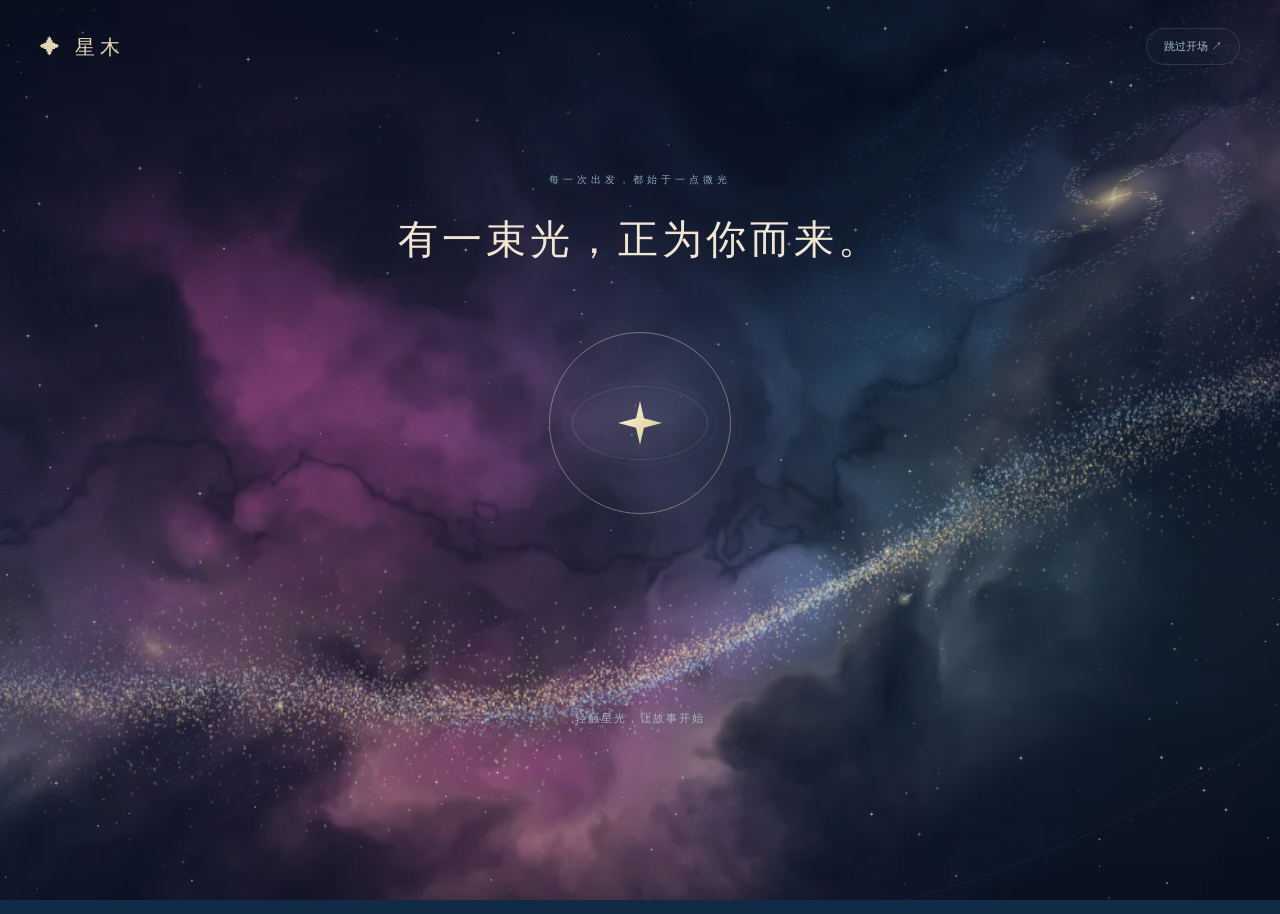
==== commit 39f592e7: "按要求恢复本轮修改前的星伴界面与原有聊天方式" ====
--- a/ui-previews/starwood-atelier/index.html
+++ b/ui-previews/starwood-atelier/index.html
@@ -1,40 +1,20 @@
-<!doctype html>
-
-<html lang="zh-CN"><head><meta charset="UTF-8"><meta name="viewport" content="width=device-width,initial-scale=1"><title>星木 · 晨光序曲</title><script>try{if(localStorage.getItem('starwood.intro.v1')!=='seen')document.documentElement.classList.add('intro-pending')}catch{document.documentElement.classList.add('intro-pending')}setTimeout(()=>{if(!window.StarwoodIntro)document.documentElement.classList.remove('intro-pending')},8000)</script><link rel="stylesheet" href="style.css?v=14"><link rel="stylesheet" href="starfield-chat.css?v=sharedsky3"></head>
-
-<body data-active-panel="orbit"><canvas id="sky" aria-hidden="true"></canvas><div class="nebula"></div><div class="meteor m1"></div><div class="meteor m2"></div><div class="meteor m3"></div>
-
-<header class="masthead"><a class="brand" href="#"><span class="brand-mark">✦</span><span>星木<small>A SPACE TO GROW</small></span></a><div class="top-note">给时间一点秩序，给灵感一点自由。</div><div class="header-actions"><button id="tokenShortcut" class="quiet" title="绑定杭电助手个人令牌，让烁读取你的校园数据">校园令牌</button><button id="replayIntro" class="quiet">重看开场</button><button id="motion" class="quiet">暂停星空</button></div></header>
-
-<main tabindex="-1"><div class="intro"><div><span class="eyebrow">星木学习手记</span><h1>今天，也有新的可能。</h1><p>在纸页间安放计划，在星光里慢慢生长。</p></div><div class="sky-orbit" aria-hidden="true"><i></i><i></i><i></i></div><div class="date-seal"><span>今日 / TODAY</span><strong id="todayStamp"></strong><small>慢慢来，也会到达。</small></div></div>
-
-<section class="desk" aria-label="木质学习日历"><div class="desk-edge"></div><nav class="rail"><button class="rail-btn" data-panel="calendar"><span>▦</span>月历</button><button class="rail-btn" data-panel="notes"><span>▤</span>手记</button><button class="rail-btn active" data-panel="orbit"><span>✧</span>星伴</button><button class="rail-btn" data-panel="sources"><span>⌘</span>连接</button><button class="rail-btn" data-panel="import"><span>⇧</span>资料</button><div class="rail-line"></div><span class="vertical-label">MAKE ROOM FOR WHAT MATTERS</span><div class="wood-label">星木<br><small>STUDY WELL</small></div></nav>
-
-<div class="workarea"><div class="desk-heading"><span class="engraving">星伴观测站</span><span class="local-tag"><i></i>晨光序曲</span></div>
-
-<div id="calendarPanel" class="workspace" hidden><div class="calendar-wrap"><div class="paper-under under-two"></div><div class="paper-under under-one"></div><div class="rings"><i></i><i></i><i></i><i></i><i></i><i></i></div>
-
-<article class="calendar" id="calendar" tabindex="0" aria-label="日历，向左右拖动或使用方向键切换月份"><div class="paper-grain"></div><div class="calendar-top"><div><div class="calendar-kicker" id="monthEnglish"></div><h2><span id="monthNumber"></span><small id="monthYear"></small></h2></div><div class="month-controls"><button id="prev" aria-label="上个月">‹</button><button id="todayBtn">回到今天</button><button id="next" aria-label="下个月">›</button></div></div><div class="weekdays"><span>一</span><span>二</span><span>三</span><span>四</span><span>五</span><span>六</span><span>日</span></div><div id="grid" class="days"></div><footer class="paper-footer"><span><i></i>点日期看摘要，点待办看详情</span><span id="monthProgress"></span></footer><div class="page-corner"></div></article></div>
-
-<aside class="side-notes"><div class="sticky"><span class="tape"></span><div class="note-top"><span>留给自己的温柔</span><span>✧</span></div><blockquote>每一小步，<br>都在靠近想成为的自己。</blockquote><div class="handwritten">Small steps. Beautiful things.</div></div>
-
-<section class="task-paper"><span class="clip"></span><div class="task-head"><div><span class="eyebrow">把今天，过成喜欢的样子</span><h3 id="selectedLabel"></h3></div><span id="taskCount" class="count"></span></div><div class="ruled"><div id="tasks"></div><button class="add-task" id="add">＋ 写下一件小事</button></div><div class="task-foot"><span id="progressLabel"></span><div class="progress-track"><div id="progressBar"></div></div></div></section><div class="small-sign">让每一点进步，都被看见 <span>✦</span></div></aside></div>
-
-<section id="notesPanel" class="notes-panel" hidden><div class="notebook"><span class="eyebrow">THOUGHTS WORTH KEEPING</span><h2>留一点空间，给灵感。</h2><p>记下今天学会的一个知识点，或明天想继续探索的问题。</p><label for="journal">我的学习手记</label><textarea id="journal" placeholder="今天，我想记住……"></textarea><div class="journal-bottom"><span id="saveState">内容仅保存在此浏览器</span><button id="downloadNote">下载手记 TXT</button></div></div></section>
-
-<section id="orbitPanel" class="orbit-panel" aria-label="星伴空间">
-
-<div class="deep-space" aria-hidden="true"><div class="cloud-bank"></div></div>
-
-<div class="orbit-head"><span class="signal">星伴 · 烁</span><span id="orbitDate"></span></div>
-
-<div class="companion-layout"><div class="companion-copy"><span class="companion-kicker">与你一起，探索更多可能</span><h2>让每个想法，<br>找到自己的星轨。</h2><p>点亮一个问题，<br>或者从今天的计划开始。</p><button id="openOrbitChat" class="orbit-chat-button">和烁聊一聊 <span>↗</span></button></div>
-
-<div class="orbit-stage"><canvas id="orbitParticles" aria-hidden="true"></canvas><div class="companion-haze"></div><button id="sprite" aria-label="和星伴烁对话"><canvas id="crystal" width="720" height="720" aria-hidden="true"></canvas></button><span class="stage-caption">轻触烁，拾起一颗灵感</span></div></div>
-
-<div class="orbit-foot"><div class="orbit-summary"><span class="signal">所选日期的学习计划</span><p id="spriteMood" role="status"></p><button id="seeDay">展开学习计划 ↗</button></div><dl class="orbit-stats"><div><dt>待完成</dt><dd id="orbitPending">0</dd></div><div><dt>已完成</dt><dd id="orbitDone">0</dd></div></dl></div></section><div class="desk-footer"><span>计划有序 · 灵感自由</span><button id="export">导出本月计划</button></div></div></section><footer class="outside-footer"><span>星木 · 让时间留下温度</span><span>轻触星伴 / 记录想法 / 安排学习</span></footer></main>
-
-<dialog id="taskDialog"><form id="taskForm"><span class="eyebrow">A SMALL STEP FORWARD</span><h2>写下一件小事</h2><label>待办内容<input id="taskTitle" maxlength="80" required placeholder="例如：复习曲率公式，完成两道练习题"></label><label>分类<select id="taskType"><option>学习</option><option>作业</option><option>考试</option><option>计划</option></select></label><label>详细要求（选填）<textarea id="taskDetails" maxlength="2000" rows="3" placeholder="写下步骤、提交形式或验收要求"></textarea></label><label>截止时间（选填）<input id="taskTime" type="time"></label><div class="dialog-actions"><button type="button" id="cancel">取消</button><button type="submit">记在这一页</button></div></form></dialog><div id="toast" role="status"></div><script src="day-orbit.js?v=13"></script><script src="app.js?v=13"></script><script src="cosmos-scene.js?v=sharedsky3"></script><script src="crystal.js?v=13"></script><script src="chat-config.js?v=13"></script><script src="companion-chat.js?v=starfield2"></script><script src="arrival.js?v=13"></script><script src="token-ui.js?v=1"></script><script src="learning-hub.js?v=14"></script></body></html>
-
-
-
+<!doctype html>
+<html lang="zh-CN"><head><meta charset="UTF-8"><meta name="viewport" content="width=device-width,initial-scale=1"><title>星木 · 晨光序曲</title><script>try{if(localStorage.getItem('starwood.intro.v1')!=='seen')document.documentElement.classList.add('intro-pending')}catch{document.documentElement.classList.add('intro-pending')}setTimeout(()=>{if(!window.StarwoodIntro)document.documentElement.classList.remove('intro-pending')},8000)</script><link rel="stylesheet" href="style.css?v=14"></head>
+<body data-active-panel="orbit"><canvas id="sky" aria-hidden="true"></canvas><div class="nebula"></div><div class="meteor m1"></div><div class="meteor m2"></div><div class="meteor m3"></div>
+<header class="masthead"><a class="brand" href="#"><span class="brand-mark">✦</span><span>星木<small>A SPACE TO GROW</small></span></a><div class="top-note">给时间一点秩序，给灵感一点自由。</div><div class="header-actions"><button id="tokenShortcut" class="quiet" title="绑定杭电助手个人令牌，让烁读取你的校园数据">校园令牌</button><button id="replayIntro" class="quiet">重看开场</button><button id="motion" class="quiet">暂停星空</button></div></header>
+<main tabindex="-1"><div class="intro"><div><span class="eyebrow">星木学习手记</span><h1>今天，也有新的可能。</h1><p>在纸页间安放计划，在星光里慢慢生长。</p></div><div class="sky-orbit" aria-hidden="true"><i></i><i></i><i></i></div><div class="date-seal"><span>今日 / TODAY</span><strong id="todayStamp"></strong><small>慢慢来，也会到达。</small></div></div>
+<section class="desk" aria-label="木质学习日历"><div class="desk-edge"></div><nav class="rail"><button class="rail-btn" data-panel="calendar"><span>▦</span>月历</button><button class="rail-btn" data-panel="notes"><span>▤</span>手记</button><button class="rail-btn active" data-panel="orbit"><span>✧</span>星伴</button><button class="rail-btn" data-panel="sources"><span>⌘</span>连接</button><button class="rail-btn" data-panel="import"><span>⇧</span>资料</button><div class="rail-line"></div><span class="vertical-label">MAKE ROOM FOR WHAT MATTERS</span><div class="wood-label">星木<br><small>STUDY WELL</small></div></nav>
+<div class="workarea"><div class="desk-heading"><span class="engraving">星伴观测站</span><span class="local-tag"><i></i>晨光序曲</span></div>
+<div id="calendarPanel" class="workspace" hidden><div class="calendar-wrap"><div class="paper-under under-two"></div><div class="paper-under under-one"></div><div class="rings"><i></i><i></i><i></i><i></i><i></i><i></i></div>
+<article class="calendar" id="calendar" tabindex="0" aria-label="日历，向左右拖动或使用方向键切换月份"><div class="paper-grain"></div><div class="calendar-top"><div><div class="calendar-kicker" id="monthEnglish"></div><h2><span id="monthNumber"></span><small id="monthYear"></small></h2></div><div class="month-controls"><button id="prev" aria-label="上个月">‹</button><button id="todayBtn">回到今天</button><button id="next" aria-label="下个月">›</button></div></div><div class="weekdays"><span>一</span><span>二</span><span>三</span><span>四</span><span>五</span><span>六</span><span>日</span></div><div id="grid" class="days"></div><footer class="paper-footer"><span><i></i>点日期看摘要，点待办看详情</span><span id="monthProgress"></span></footer><div class="page-corner"></div></article></div>
+<aside class="side-notes"><div class="sticky"><span class="tape"></span><div class="note-top"><span>留给自己的温柔</span><span>✧</span></div><blockquote>每一小步，<br>都在靠近想成为的自己。</blockquote><div class="handwritten">Small steps. Beautiful things.</div></div>
+<section class="task-paper"><span class="clip"></span><div class="task-head"><div><span class="eyebrow">把今天，过成喜欢的样子</span><h3 id="selectedLabel"></h3></div><span id="taskCount" class="count"></span></div><div class="ruled"><div id="tasks"></div><button class="add-task" id="add">＋ 写下一件小事</button></div><div class="task-foot"><span id="progressLabel"></span><div class="progress-track"><div id="progressBar"></div></div></div></section><div class="small-sign">让每一点进步，都被看见 <span>✦</span></div></aside></div>
+<section id="notesPanel" class="notes-panel" hidden><div class="notebook"><span class="eyebrow">THOUGHTS WORTH KEEPING</span><h2>留一点空间，给灵感。</h2><p>记下今天学会的一个知识点，或明天想继续探索的问题。</p><label for="journal">我的学习手记</label><textarea id="journal" placeholder="今天，我想记住……"></textarea><div class="journal-bottom"><span id="saveState">内容仅保存在此浏览器</span><button id="downloadNote">下载手记 TXT</button></div></div></section>
+<section id="orbitPanel" class="orbit-panel" aria-label="星伴空间">
+<div class="deep-space" aria-hidden="true"><div class="cloud-bank"></div></div>
+<div class="orbit-head"><span class="signal">星伴 · 烁</span><span id="orbitDate"></span></div>
+<div class="companion-layout"><div class="companion-copy"><span class="companion-kicker">与你一起，探索更多可能</span><h2>让每个想法，<br>找到自己的星轨。</h2><p>点亮一个问题，<br>或者从今天的计划开始。</p><button id="openOrbitChat" class="orbit-chat-button">和烁聊一聊 <span>↗</span></button></div>
+<div class="orbit-stage"><canvas id="orbitParticles" aria-hidden="true"></canvas><div class="companion-haze"></div><button id="sprite" aria-label="和星伴烁对话"><canvas id="crystal" width="720" height="720" aria-hidden="true"></canvas></button><span class="stage-caption">轻触烁，拾起一颗灵感</span></div></div>
+<div class="orbit-foot"><div class="orbit-summary"><span class="signal">所选日期的学习计划</span><p id="spriteMood" role="status"></p><button id="seeDay">展开学习计划 ↗</button></div><dl class="orbit-stats"><div><dt>待完成</dt><dd id="orbitPending">0</dd></div><div><dt>已完成</dt><dd id="orbitDone">0</dd></div></dl></div></section><div class="desk-footer"><span>计划有序 · 灵感自由</span><button id="export">导出本月计划</button></div></div></section><footer class="outside-footer"><span>星木 · 让时间留下温度</span><span>轻触星伴 / 记录想法 / 安排学习</span></footer></main>
+<dialog id="taskDialog"><form id="taskForm"><span class="eyebrow">A SMALL STEP FORWARD</span><h2>写下一件小事</h2><label>待办内容<input id="taskTitle" maxlength="80" required placeholder="例如：复习曲率公式，完成两道练习题"></label><label>分类<select id="taskType"><option>学习</option><option>作业</option><option>考试</option><option>计划</option></select></label><label>详细要求（选填）<textarea id="taskDetails" maxlength="2000" rows="3" placeholder="写下步骤、提交形式或验收要求"></textarea></label><label>截止时间（选填）<input id="taskTime" type="time"></label><div class="dialog-actions"><button type="button" id="cancel">取消</button><button type="submit">记在这一页</button></div></form></dialog><div id="toast" role="status"></div><script src="day-orbit.js?v=13"></script><script src="app.js?v=13"></script><script src="cosmos-scene.js?v=13"></script><script src="crystal.js?v=13"></script><script src="chat-config.js?v=13"></script><script src="companion-chat.js?v=14"></script><script src="arrival.js?v=13"></script><script src="token-ui.js?v=1"></script><script src="learning-hub.js?v=14"></script></body></html>
+
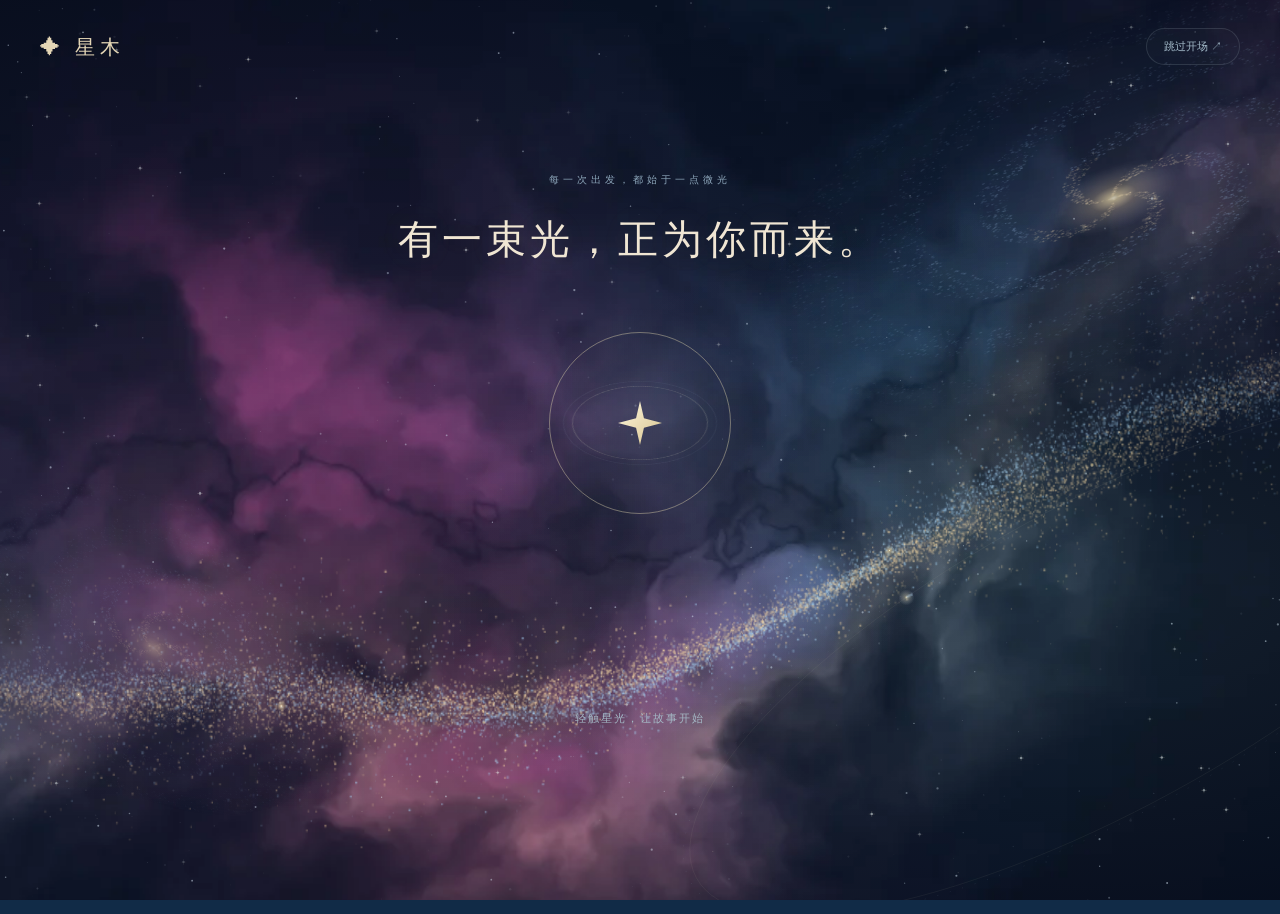
==== commit 25001c98: "在紫色星云左侧叠加透明聊天并增添轻微闪烁与漂浮粒子" ====
--- a/ui-previews/starwood-atelier/index.html
+++ b/ui-previews/starwood-atelier/index.html
@@ -1,20 +1,20 @@
-<!doctype html>
-<html lang="zh-CN"><head><meta charset="UTF-8"><meta name="viewport" content="width=device-width,initial-scale=1"><title>星木 · 晨光序曲</title><script>try{if(localStorage.getItem('starwood.intro.v1')!=='seen')document.documentElement.classList.add('intro-pending')}catch{document.documentElement.classList.add('intro-pending')}setTimeout(()=>{if(!window.StarwoodIntro)document.documentElement.classList.remove('intro-pending')},8000)</script><link rel="stylesheet" href="style.css?v=14"></head>
-<body data-active-panel="orbit"><canvas id="sky" aria-hidden="true"></canvas><div class="nebula"></div><div class="meteor m1"></div><div class="meteor m2"></div><div class="meteor m3"></div>
-<header class="masthead"><a class="brand" href="#"><span class="brand-mark">✦</span><span>星木<small>A SPACE TO GROW</small></span></a><div class="top-note">给时间一点秩序，给灵感一点自由。</div><div class="header-actions"><button id="tokenShortcut" class="quiet" title="绑定杭电助手个人令牌，让烁读取你的校园数据">校园令牌</button><button id="replayIntro" class="quiet">重看开场</button><button id="motion" class="quiet">暂停星空</button></div></header>
-<main tabindex="-1"><div class="intro"><div><span class="eyebrow">星木学习手记</span><h1>今天，也有新的可能。</h1><p>在纸页间安放计划，在星光里慢慢生长。</p></div><div class="sky-orbit" aria-hidden="true"><i></i><i></i><i></i></div><div class="date-seal"><span>今日 / TODAY</span><strong id="todayStamp"></strong><small>慢慢来，也会到达。</small></div></div>
-<section class="desk" aria-label="木质学习日历"><div class="desk-edge"></div><nav class="rail"><button class="rail-btn" data-panel="calendar"><span>▦</span>月历</button><button class="rail-btn" data-panel="notes"><span>▤</span>手记</button><button class="rail-btn active" data-panel="orbit"><span>✧</span>星伴</button><button class="rail-btn" data-panel="sources"><span>⌘</span>连接</button><button class="rail-btn" data-panel="import"><span>⇧</span>资料</button><div class="rail-line"></div><span class="vertical-label">MAKE ROOM FOR WHAT MATTERS</span><div class="wood-label">星木<br><small>STUDY WELL</small></div></nav>
-<div class="workarea"><div class="desk-heading"><span class="engraving">星伴观测站</span><span class="local-tag"><i></i>晨光序曲</span></div>
-<div id="calendarPanel" class="workspace" hidden><div class="calendar-wrap"><div class="paper-under under-two"></div><div class="paper-under under-one"></div><div class="rings"><i></i><i></i><i></i><i></i><i></i><i></i></div>
-<article class="calendar" id="calendar" tabindex="0" aria-label="日历，向左右拖动或使用方向键切换月份"><div class="paper-grain"></div><div class="calendar-top"><div><div class="calendar-kicker" id="monthEnglish"></div><h2><span id="monthNumber"></span><small id="monthYear"></small></h2></div><div class="month-controls"><button id="prev" aria-label="上个月">‹</button><button id="todayBtn">回到今天</button><button id="next" aria-label="下个月">›</button></div></div><div class="weekdays"><span>一</span><span>二</span><span>三</span><span>四</span><span>五</span><span>六</span><span>日</span></div><div id="grid" class="days"></div><footer class="paper-footer"><span><i></i>点日期看摘要，点待办看详情</span><span id="monthProgress"></span></footer><div class="page-corner"></div></article></div>
-<aside class="side-notes"><div class="sticky"><span class="tape"></span><div class="note-top"><span>留给自己的温柔</span><span>✧</span></div><blockquote>每一小步，<br>都在靠近想成为的自己。</blockquote><div class="handwritten">Small steps. Beautiful things.</div></div>
-<section class="task-paper"><span class="clip"></span><div class="task-head"><div><span class="eyebrow">把今天，过成喜欢的样子</span><h3 id="selectedLabel"></h3></div><span id="taskCount" class="count"></span></div><div class="ruled"><div id="tasks"></div><button class="add-task" id="add">＋ 写下一件小事</button></div><div class="task-foot"><span id="progressLabel"></span><div class="progress-track"><div id="progressBar"></div></div></div></section><div class="small-sign">让每一点进步，都被看见 <span>✦</span></div></aside></div>
-<section id="notesPanel" class="notes-panel" hidden><div class="notebook"><span class="eyebrow">THOUGHTS WORTH KEEPING</span><h2>留一点空间，给灵感。</h2><p>记下今天学会的一个知识点，或明天想继续探索的问题。</p><label for="journal">我的学习手记</label><textarea id="journal" placeholder="今天，我想记住……"></textarea><div class="journal-bottom"><span id="saveState">内容仅保存在此浏览器</span><button id="downloadNote">下载手记 TXT</button></div></div></section>
-<section id="orbitPanel" class="orbit-panel" aria-label="星伴空间">
-<div class="deep-space" aria-hidden="true"><div class="cloud-bank"></div></div>
-<div class="orbit-head"><span class="signal">星伴 · 烁</span><span id="orbitDate"></span></div>
-<div class="companion-layout"><div class="companion-copy"><span class="companion-kicker">与你一起，探索更多可能</span><h2>让每个想法，<br>找到自己的星轨。</h2><p>点亮一个问题，<br>或者从今天的计划开始。</p><button id="openOrbitChat" class="orbit-chat-button">和烁聊一聊 <span>↗</span></button></div>
-<div class="orbit-stage"><canvas id="orbitParticles" aria-hidden="true"></canvas><div class="companion-haze"></div><button id="sprite" aria-label="和星伴烁对话"><canvas id="crystal" width="720" height="720" aria-hidden="true"></canvas></button><span class="stage-caption">轻触烁，拾起一颗灵感</span></div></div>
-<div class="orbit-foot"><div class="orbit-summary"><span class="signal">所选日期的学习计划</span><p id="spriteMood" role="status"></p><button id="seeDay">展开学习计划 ↗</button></div><dl class="orbit-stats"><div><dt>待完成</dt><dd id="orbitPending">0</dd></div><div><dt>已完成</dt><dd id="orbitDone">0</dd></div></dl></div></section><div class="desk-footer"><span>计划有序 · 灵感自由</span><button id="export">导出本月计划</button></div></div></section><footer class="outside-footer"><span>星木 · 让时间留下温度</span><span>轻触星伴 / 记录想法 / 安排学习</span></footer></main>
-<dialog id="taskDialog"><form id="taskForm"><span class="eyebrow">A SMALL STEP FORWARD</span><h2>写下一件小事</h2><label>待办内容<input id="taskTitle" maxlength="80" required placeholder="例如：复习曲率公式，完成两道练习题"></label><label>分类<select id="taskType"><option>学习</option><option>作业</option><option>考试</option><option>计划</option></select></label><label>详细要求（选填）<textarea id="taskDetails" maxlength="2000" rows="3" placeholder="写下步骤、提交形式或验收要求"></textarea></label><label>截止时间（选填）<input id="taskTime" type="time"></label><div class="dialog-actions"><button type="button" id="cancel">取消</button><button type="submit">记在这一页</button></div></form></dialog><div id="toast" role="status"></div><script src="day-orbit.js?v=13"></script><script src="app.js?v=13"></script><script src="cosmos-scene.js?v=13"></script><script src="crystal.js?v=13"></script><script src="chat-config.js?v=13"></script><script src="companion-chat.js?v=14"></script><script src="arrival.js?v=13"></script><script src="token-ui.js?v=1"></script><script src="learning-hub.js?v=14"></script></body></html>
-
+<!doctype html>
+<html lang="zh-CN"><head><meta charset="UTF-8"><meta name="viewport" content="width=device-width,initial-scale=1"><title>星木 · 晨光序曲</title><script>try{if(localStorage.getItem('starwood.intro.v1')!=='seen')document.documentElement.classList.add('intro-pending')}catch{document.documentElement.classList.add('intro-pending')}setTimeout(()=>{if(!window.StarwoodIntro)document.documentElement.classList.remove('intro-pending')},8000)</script><link rel="stylesheet" href="style.css?v=14"><link rel="stylesheet" href="starfield-chat.css?v=transparent5"></head>
+<body data-active-panel="orbit"><canvas id="sky" aria-hidden="true"></canvas><div class="nebula"></div><div class="meteor m1"></div><div class="meteor m2"></div><div class="meteor m3"></div>
+<header class="masthead"><a class="brand" href="#"><span class="brand-mark">✦</span><span>星木<small>A SPACE TO GROW</small></span></a><div class="top-note">给时间一点秩序，给灵感一点自由。</div><div class="header-actions"><button id="tokenShortcut" class="quiet" title="绑定杭电助手个人令牌，让烁读取你的校园数据">校园令牌</button><button id="replayIntro" class="quiet">重看开场</button><button id="motion" class="quiet">暂停星空</button></div></header>
+<main tabindex="-1"><div class="intro"><div><span class="eyebrow">星木学习手记</span><h1>今天，也有新的可能。</h1><p>在纸页间安放计划，在星光里慢慢生长。</p></div><div class="sky-orbit" aria-hidden="true"><i></i><i></i><i></i></div><div class="date-seal"><span>今日 / TODAY</span><strong id="todayStamp"></strong><small>慢慢来，也会到达。</small></div></div>
+<section class="desk" aria-label="木质学习日历"><div class="desk-edge"></div><nav class="rail"><button class="rail-btn" data-panel="calendar"><span>▦</span>月历</button><button class="rail-btn" data-panel="notes"><span>▤</span>手记</button><button class="rail-btn active" data-panel="orbit"><span>✧</span>星伴</button><button class="rail-btn" data-panel="sources"><span>⌘</span>连接</button><button class="rail-btn" data-panel="import"><span>⇧</span>资料</button><div class="rail-line"></div><span class="vertical-label">MAKE ROOM FOR WHAT MATTERS</span><div class="wood-label">星木<br><small>STUDY WELL</small></div></nav>
+<div class="workarea"><div class="desk-heading"><span class="engraving">星伴观测站</span><span class="local-tag"><i></i>晨光序曲</span></div>
+<div id="calendarPanel" class="workspace" hidden><div class="calendar-wrap"><div class="paper-under under-two"></div><div class="paper-under under-one"></div><div class="rings"><i></i><i></i><i></i><i></i><i></i><i></i></div>
+<article class="calendar" id="calendar" tabindex="0" aria-label="日历，向左右拖动或使用方向键切换月份"><div class="paper-grain"></div><div class="calendar-top"><div><div class="calendar-kicker" id="monthEnglish"></div><h2><span id="monthNumber"></span><small id="monthYear"></small></h2></div><div class="month-controls"><button id="prev" aria-label="上个月">‹</button><button id="todayBtn">回到今天</button><button id="next" aria-label="下个月">›</button></div></div><div class="weekdays"><span>一</span><span>二</span><span>三</span><span>四</span><span>五</span><span>六</span><span>日</span></div><div id="grid" class="days"></div><footer class="paper-footer"><span><i></i>点日期看摘要，点待办看详情</span><span id="monthProgress"></span></footer><div class="page-corner"></div></article></div>
+<aside class="side-notes"><div class="sticky"><span class="tape"></span><div class="note-top"><span>留给自己的温柔</span><span>✧</span></div><blockquote>每一小步，<br>都在靠近想成为的自己。</blockquote><div class="handwritten">Small steps. Beautiful things.</div></div>
+<section class="task-paper"><span class="clip"></span><div class="task-head"><div><span class="eyebrow">把今天，过成喜欢的样子</span><h3 id="selectedLabel"></h3></div><span id="taskCount" class="count"></span></div><div class="ruled"><div id="tasks"></div><button class="add-task" id="add">＋ 写下一件小事</button></div><div class="task-foot"><span id="progressLabel"></span><div class="progress-track"><div id="progressBar"></div></div></div></section><div class="small-sign">让每一点进步，都被看见 <span>✦</span></div></aside></div>
+<section id="notesPanel" class="notes-panel" hidden><div class="notebook"><span class="eyebrow">THOUGHTS WORTH KEEPING</span><h2>留一点空间，给灵感。</h2><p>记下今天学会的一个知识点，或明天想继续探索的问题。</p><label for="journal">我的学习手记</label><textarea id="journal" placeholder="今天，我想记住……"></textarea><div class="journal-bottom"><span id="saveState">内容仅保存在此浏览器</span><button id="downloadNote">下载手记 TXT</button></div></div></section>
+<section id="orbitPanel" class="orbit-panel" aria-label="星伴空间">
+<div class="deep-space" aria-hidden="true"><div class="cloud-bank"></div></div>
+<div class="orbit-head"><span class="signal">星伴 · 烁</span><span id="orbitDate"></span></div>
+<div class="companion-layout"><div class="companion-copy"><span class="companion-kicker">与你一起，探索更多可能</span><h2>让每个想法，<br>找到自己的星轨。</h2><p>点亮一个问题，<br>或者从今天的计划开始。</p><button id="openOrbitChat" class="orbit-chat-button">和烁聊一聊 <span>↗</span></button></div>
+<div class="orbit-stage"><canvas id="orbitParticles" aria-hidden="true"></canvas><div class="companion-haze"></div><button id="sprite" aria-label="和星伴烁对话"><canvas id="crystal" width="720" height="720" aria-hidden="true"></canvas></button><span class="stage-caption">轻触烁，拾起一颗灵感</span></div></div>
+<div class="orbit-foot"><div class="orbit-summary"><span class="signal">所选日期的学习计划</span><p id="spriteMood" role="status"></p><button id="seeDay">展开学习计划 ↗</button></div><dl class="orbit-stats"><div><dt>待完成</dt><dd id="orbitPending">0</dd></div><div><dt>已完成</dt><dd id="orbitDone">0</dd></div></dl></div></section><div class="desk-footer"><span>计划有序 · 灵感自由</span><button id="export">导出本月计划</button></div></div></section><footer class="outside-footer"><span>星木 · 让时间留下温度</span><span>轻触星伴 / 记录想法 / 安排学习</span></footer></main>
+<dialog id="taskDialog"><form id="taskForm"><span class="eyebrow">A SMALL STEP FORWARD</span><h2>写下一件小事</h2><label>待办内容<input id="taskTitle" maxlength="80" required placeholder="例如：复习曲率公式，完成两道练习题"></label><label>分类<select id="taskType"><option>学习</option><option>作业</option><option>考试</option><option>计划</option></select></label><label>详细要求（选填）<textarea id="taskDetails" maxlength="2000" rows="3" placeholder="写下步骤、提交形式或验收要求"></textarea></label><label>截止时间（选填）<input id="taskTime" type="time"></label><div class="dialog-actions"><button type="button" id="cancel">取消</button><button type="submit">记在这一页</button></div></form></dialog><div id="toast" role="status"></div><script src="day-orbit.js?v=13"></script><script src="app.js?v=13"></script><script src="cosmos-scene.js?v=13"></script><script src="crystal.js?v=13"></script><script src="chat-config.js?v=13"></script><script src="companion-chat.js?v=transparent5"></script><script src="arrival.js?v=13"></script><script src="token-ui.js?v=1"></script><script src="learning-hub.js?v=14"></script><script src="starfield-sparkles.js?v=1"></script></body></html>
+
--- a/ui-previews/starwood-atelier/starfield-chat.css
+++ b/ui-previews/starwood-atelier/starfield-chat.css
@@ -0,0 +1,58 @@
+
+/* Messages live directly in the companion star field. */
+.companion-layout > .companion-copy,
+.companion-layout > .chat-dialog { grid-area: 1 / 1; }
+.companion-layout > .companion-copy { transition: opacity .3s ease, transform .4s ease; }
+.companion-layout.in-conversation > .companion-copy { opacity: 0; transform: translateY(-10px); }
+.companion-layout > .chat-dialog {
+  position: relative; inset: auto; z-index: 3; margin: 0; padding: 0;
+  width: 100%; min-width: 0; height: 445px; max-height: none;
+  box-sizing: border-box; color: #edf5f5;
+  border: 0; border-radius: 0; background: transparent; box-shadow: none;
+  overflow: hidden;
+}
+.companion-layout > .chat-dialog[open] { animation: star-chat-arrive .4s ease-out both; }
+@keyframes star-chat-arrive { from { opacity: 0; transform: translateY(12px); } to { opacity: 1; transform: none; } }
+.companion-layout .chat-head {
+  padding: 8px 0 15px; border: 0; background: transparent;
+}
+.companion-layout .chat-head h2 { font-size: 16px; color: #e4efed; }
+.companion-layout .chat-mark { display: none; }
+.companion-layout .chat-head #chatMode { color: #b6ced6; }
+.companion-layout .chat-close { color: #d9e7e9; }
+.companion-layout .chat-messages { padding: 12px 10px 12px 0; scrollbar-width: thin; scrollbar-color: #a9c8d75c transparent; }
+.companion-layout .chat-message { margin-bottom: 23px; gap: 5px; }
+.companion-layout .chat-message small { color: #a9c9d7; font-size: 10px; }
+.companion-layout .chat-message p {
+  padding: 0; max-width: 100%; border: 0; border-radius: 0; background: transparent;
+  color: #f0f6f3; font-size: 14px; line-height: 1.95; text-shadow: 0 2px 12px #04142180;
+}
+.companion-layout .chat-message.user { align-items: flex-start; padding-left: 16px; border-left: 1px solid #a0c6d16b; }
+.companion-layout .chat-message.user p { color: #bcd9e0; background: transparent; }
+.companion-layout .chat-quick { padding: 5px 0 12px; gap: 16px; }
+.companion-layout .chat-quick button { padding: 4px 0; border: 0; border-radius: 0; background: transparent; color: #bbd8d9; font-size: 11px; }
+.companion-layout .chat-quick button:hover { color: #fff7d9; }
+.companion-layout .chat-form {
+  padding: 10px 0 0; border: 0; border-top: 1px solid #c3dce24d; background: transparent;
+}
+.companion-layout .chat-form textarea {
+  padding: 6px 0; border: 0; border-radius: 0; background: transparent;
+  color: #f4f8f6; box-shadow: none; font-size: 14px; line-height: 1.6;
+}
+.companion-layout .chat-form textarea:focus { border: 0; box-shadow: none; outline: none; }
+.companion-layout .chat-form:focus-within { border-color: #e4eed5; }
+.companion-layout .chat-form textarea::placeholder { color: #b4cbd2; }
+.companion-layout .chat-form-foot { margin-top: 2px; }
+.companion-layout .chat-reset { color: #afc5ca; }
+.companion-layout .chat-send { background: transparent; color: #e6eed5; border: 1px solid #c4dec354; border-radius: 20px; padding: 7px 17px; }
+.companion-layout .chat-feedback { color: #f0d6ac; }
+@media(max-width:720px) {
+  .companion-layout > .chat-dialog { height: 410px; }
+  .companion-layout .chat-form textarea { font-size: 16px; }
+}
+@media(prefers-reduced-motion:reduce) {
+  .companion-layout > .companion-copy, .companion-layout > .chat-dialog[open] { transition: none; animation: none; }
+}
+
+#orbitPanel > .starfield-sparkles { position:absolute; inset:0; width:100%; height:100%; z-index:0; pointer-events:none; }
+#orbitPanel > .orbit-head, #orbitPanel > .companion-layout, #orbitPanel > .orbit-foot { position:relative; z-index:1; }
